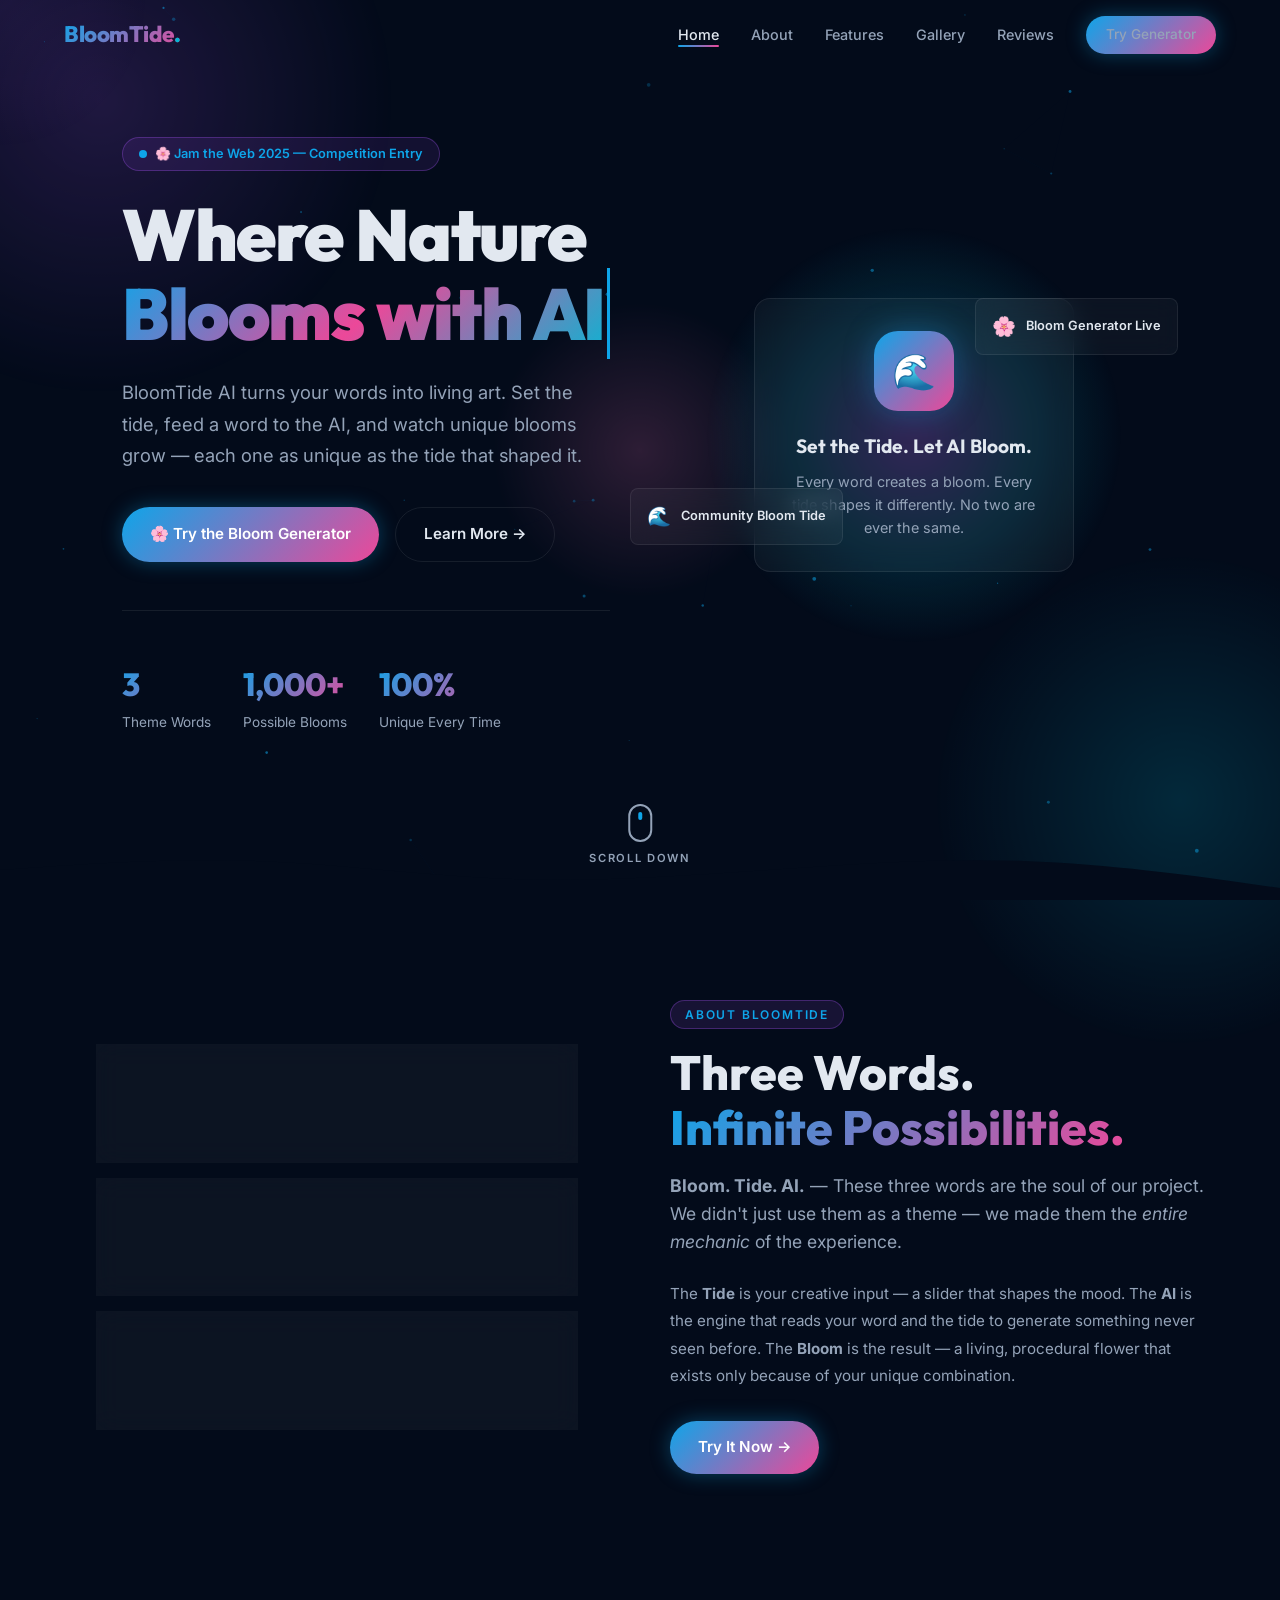
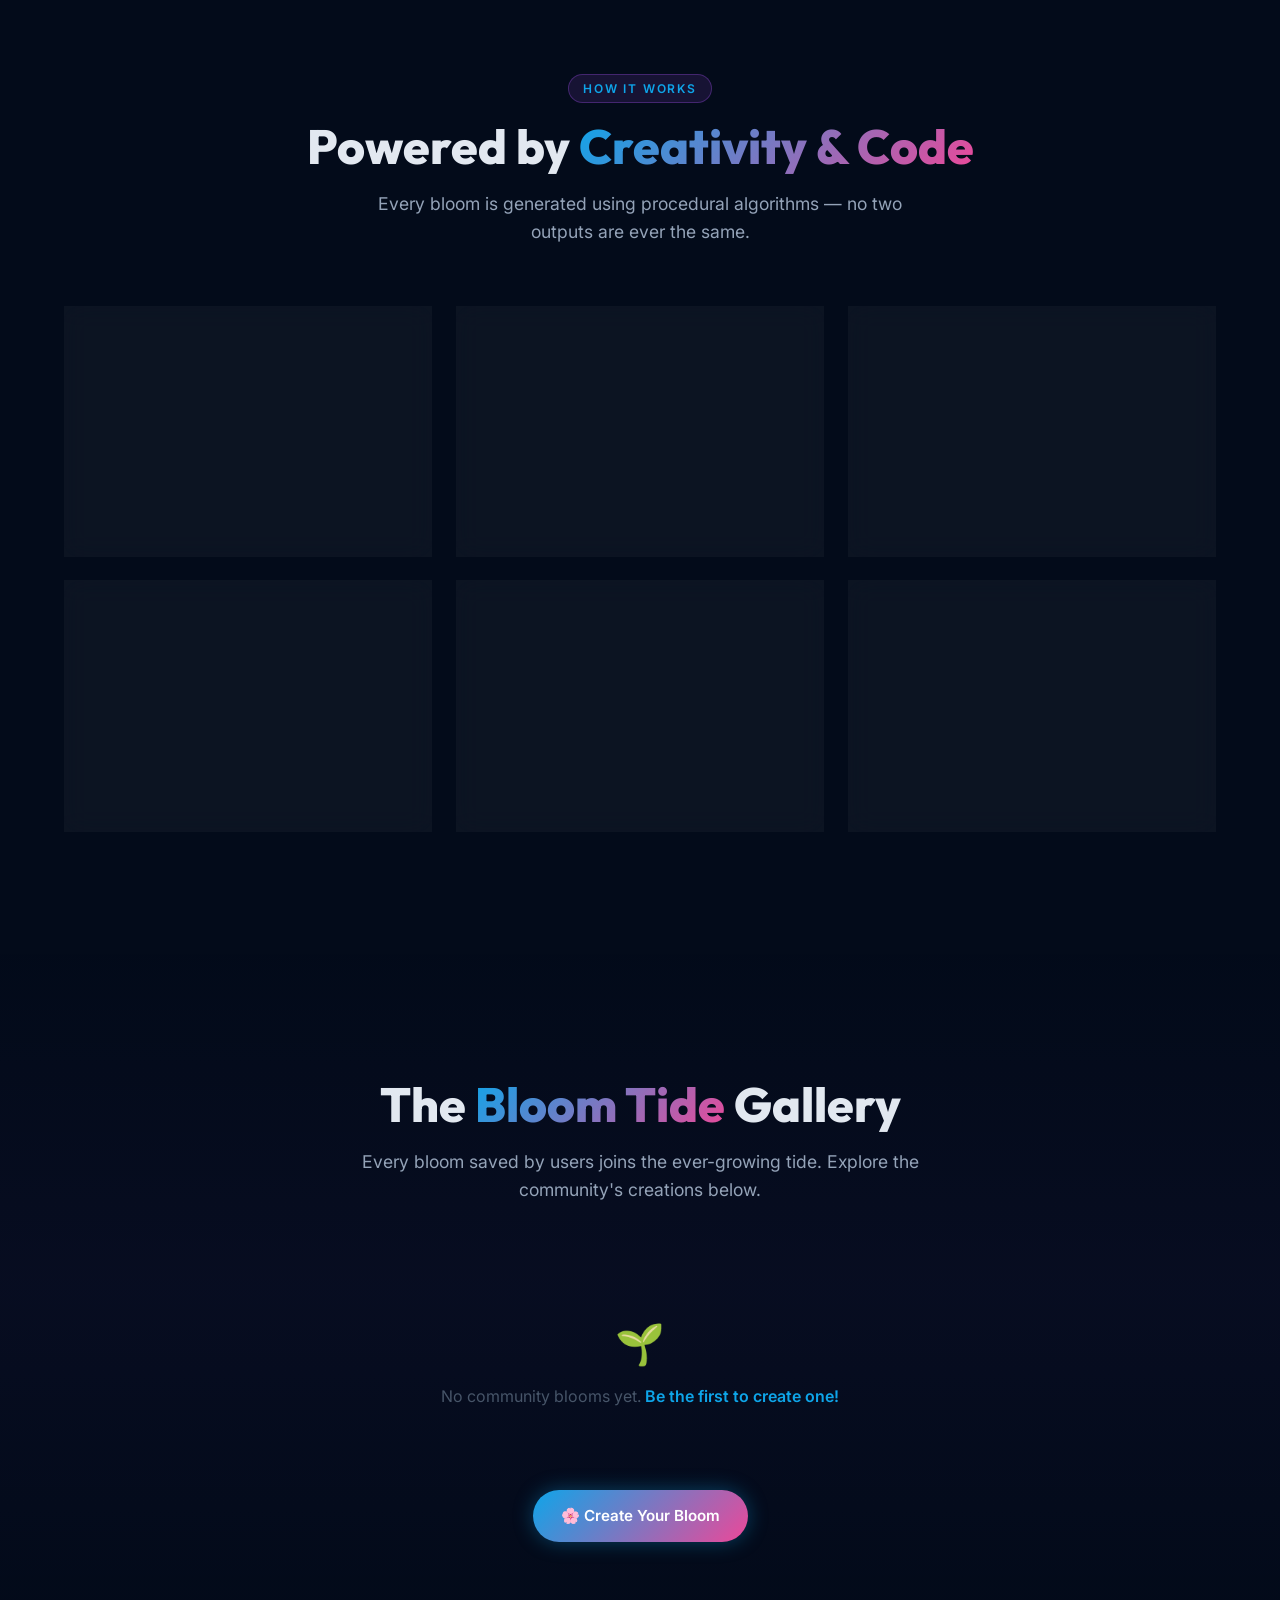
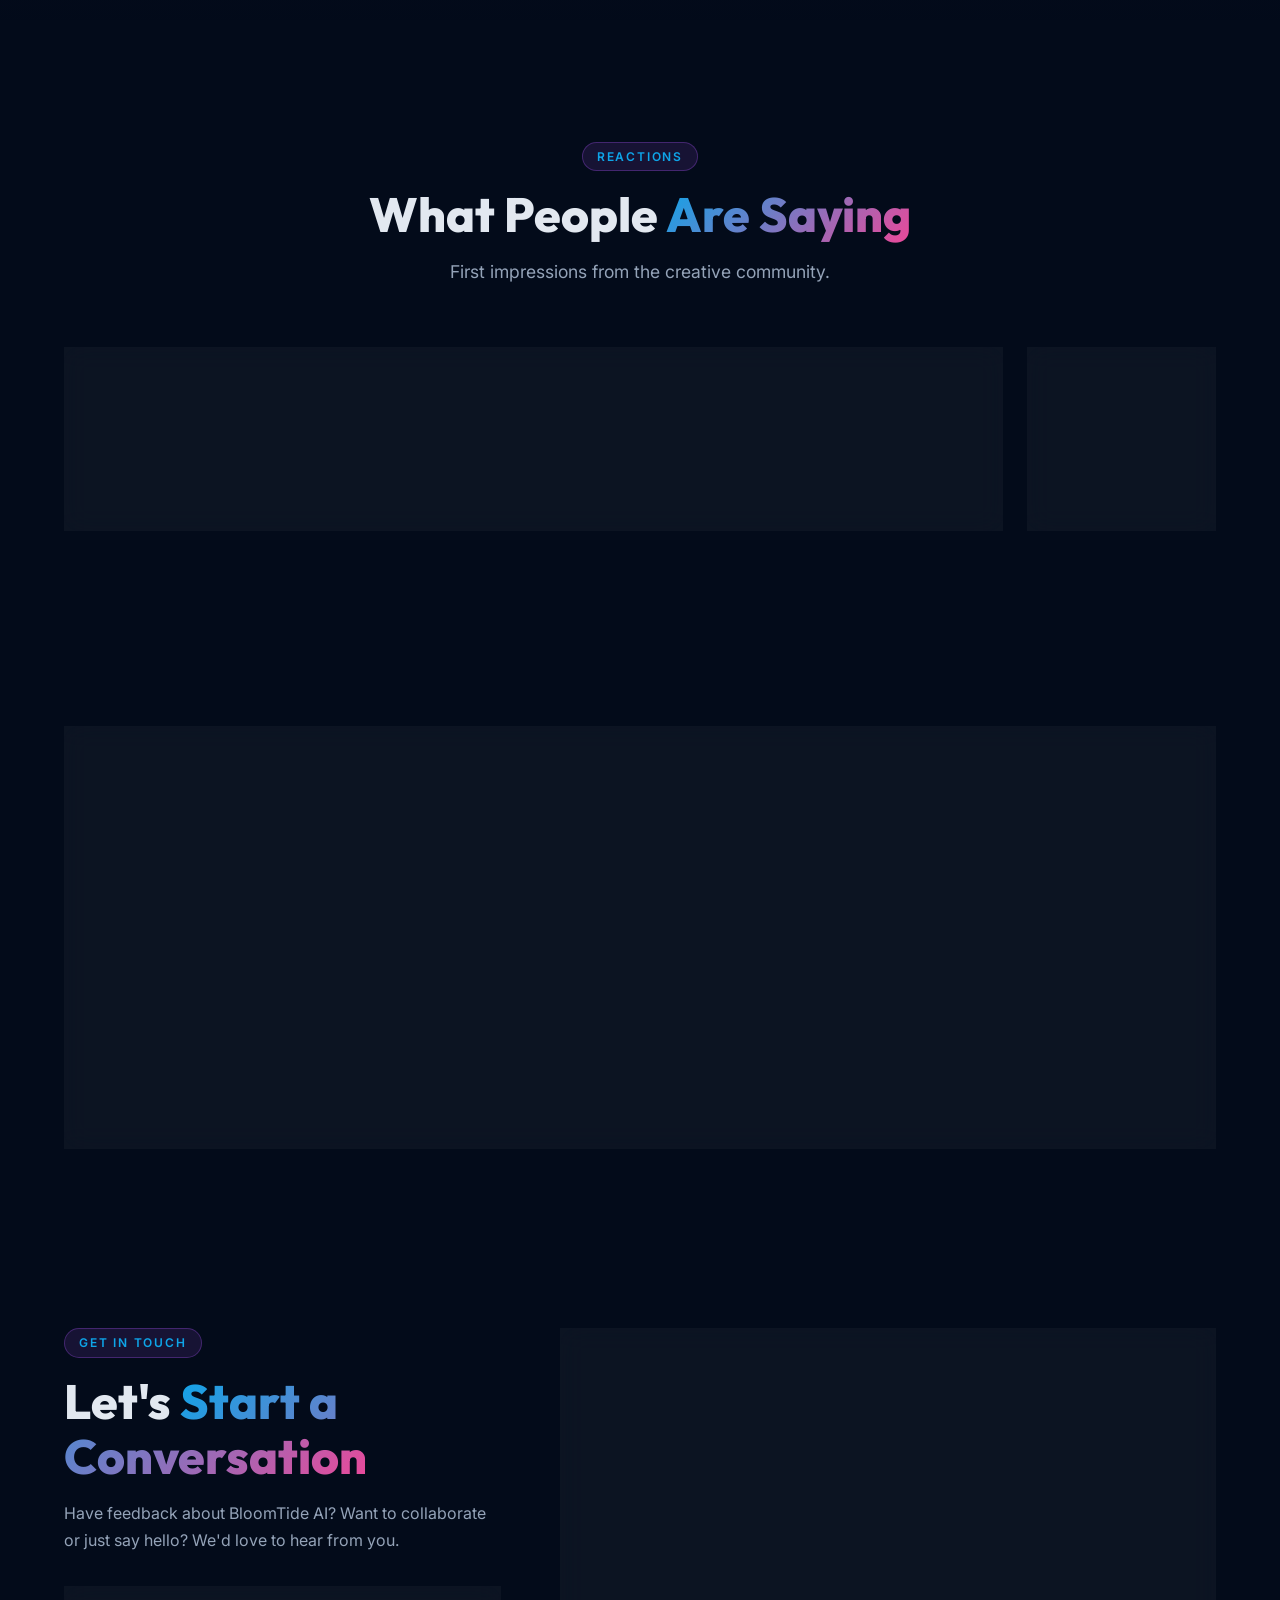
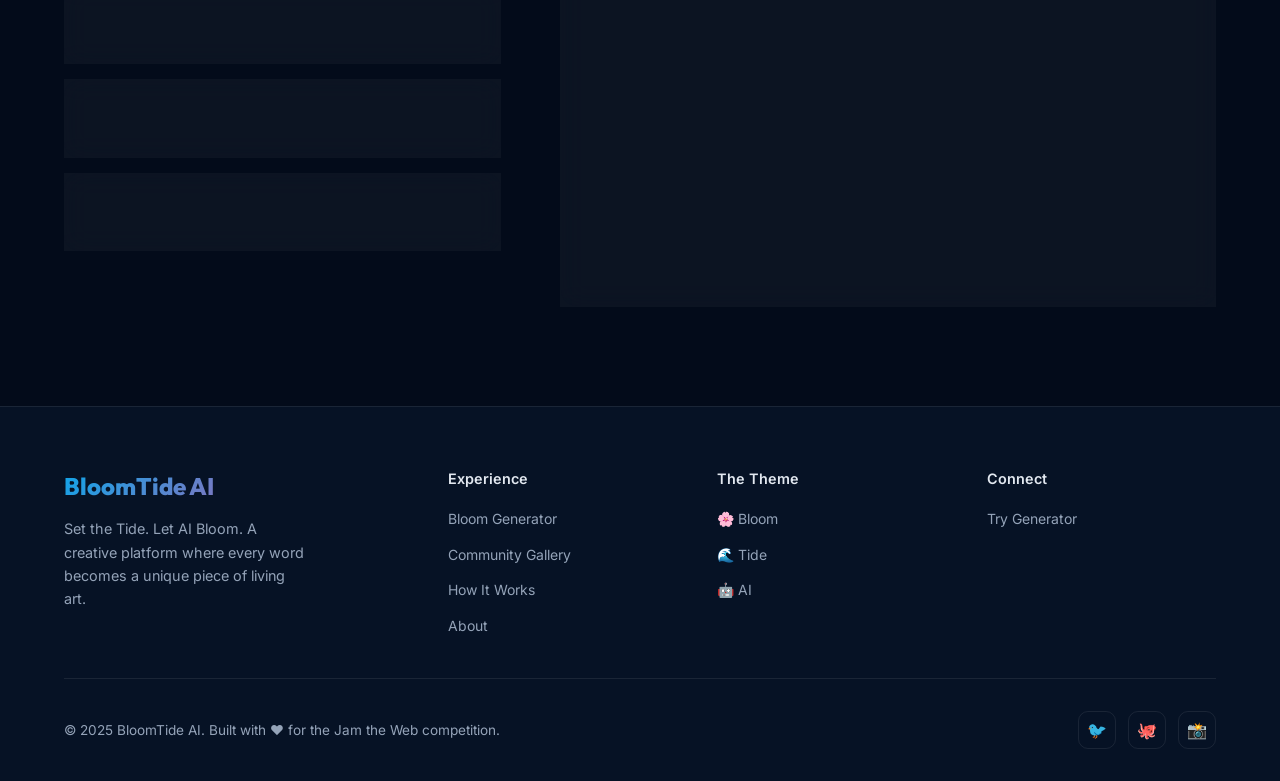
==== index.html @ 88c05392 "BloomTide AI - competition website with AI bloom generation" ====
<!DOCTYPE html>
<html lang="en">

<head>
  <meta charset="UTF-8" />
  <meta name="viewport" content="width=device-width, initial-scale=1.0" />
  <meta name="description"
    content="BloomTide AI — Where nature blooms with artificial intelligence. A creative platform for the Jam the Web competition." />
  <title>BloomTide AI — Where Nature Blooms with AI</title>
  <link rel="stylesheet" href="style.css" />
  <link rel="preconnect" href="https://fonts.googleapis.com" />
  <link rel="preconnect" href="https://fonts.gstatic.com" crossorigin />
</head>

<body>

  <!-- ████ PRELOADER ████ -->
  <div class="preloader" id="preloader">
    <div class="preloader-inner">
      <div class="preloader-ring"></div>
      <span class="preloader-text">BloomTide<span class="accent-dot">.</span></span>
    </div>
  </div>

  <!-- Cursor Glow (desktop) -->
  <div class="cursor-glow" id="cursor-glow" aria-hidden="true"></div>

  <!-- Progress Bar -->
  <div class="progress-bar" role="progressbar" aria-hidden="true"></div>

  <!-- Background Blobs -->
  <div class="bg-blob bg-blob-1" aria-hidden="true"></div>
  <div class="bg-blob bg-blob-2" aria-hidden="true"></div>
  <div class="bg-blob bg-blob-3" aria-hidden="true"></div>

  <!-- ══════════════════════════════════
       NAVBAR
  ══════════════════════════════════ -->
  <nav class="navbar" id="navbar" role="navigation" aria-label="Main navigation">
    <div class="nav-inner">
      <a class="nav-logo" href="#home" aria-label="BloomTide Home">BloomTide<span>.</span></a>
      <ul class="nav-links" role="list">
        <li><a href="#home" data-section="home">Home</a></li>
        <li><a href="#about" data-section="about">About</a></li>
        <li><a href="#features" data-section="features">Features</a></li>
        <li><a href="#gallery" data-section="gallery">Gallery</a></li>
        <li><a href="#testimonials" data-section="testimonials">Reviews</a></li>
        <li><a href="/" data-section="" class="btn btn-primary nav-cta">Try Generator</a></li>
      </ul>
      <button class="hamburger" id="hamburger" aria-label="Toggle mobile menu" aria-expanded="false">
        <span></span><span></span><span></span>
      </button>
    </div>
  </nav>

  <!-- Mobile Nav -->
  <nav class="mobile-nav" id="mobile-nav" aria-label="Mobile navigation">
    <a href="#home">Home</a>
    <a href="#about">About</a>
    <a href="#features">Features</a>
    <a href="#gallery">Gallery</a>
    <a href="#testimonials">Reviews</a>
    <a href="/">Try Generator</a>
  </nav>

  <!-- ══════════════════════════════════
       HERO SECTION
  ══════════════════════════════════ -->
  <section class="hero section" id="home">
    <canvas id="hero-particles" class="hero-particles" aria-hidden="true"></canvas>
    <div class="container">
      <div class="hero-grid">

        <!-- Left: Text -->
        <div class="hero-content">
          <div class="hero-badge">
            <span class="dot"></span>
            🌸 Jam the Web 2025 — Competition Entry
          </div>
          <h1 class="hero-title">
            Where Nature<br />
            <span class="gradient-text">
              <span id="typewriter-text" class="typewriter">Blooms with AI</span>
            </span>
          </h1>
          <p class="hero-desc">
            BloomTide AI turns your words into living art. Set the tide, feed a word to the AI, and watch unique blooms
            grow — each one as unique as the tide that shaped it.
          </p>
          <div class="hero-actions">
            <a href="/" class="btn btn-primary btn-ripple" id="hero-cta-primary">🌸 Try the Bloom Generator</a>
            <a href="#about" class="btn btn-outline btn-ripple" id="hero-cta-secondary">Learn More →</a>
          </div>

          <div class="hero-stats">
            <div class="stat-item">
              <div class="stat-num" data-count="3" data-suffix="">0</div>
              <div class="stat-label">Theme Words</div>
            </div>
            <div class="stat-item">
              <div class="stat-num" data-count="1000" data-suffix="+">0+</div>
              <div class="stat-label">Possible Blooms</div>
            </div>
            <div class="stat-item">
              <div class="stat-num" data-count="100" data-suffix="%">0%</div>
              <div class="stat-label">Unique Every Time</div>
            </div>
          </div>
        </div>

        <!-- Right: Visual Card -->
        <div class="hero-visual">
          <div class="hero-orb"></div>
          <div class="glass-card hero-card-main tilt-card reveal">
            <div class="icon-wrap">🌊</div>
            <h3>Set the Tide. Let AI Bloom.</h3>
            <p>Every word creates a bloom. Every tide shapes it differently. No two are ever the same.</p>
          </div>
          <!-- Floating mini cards (clickable!) -->
          <a href="/" class="glass-card hero-float-card hero-float-1">
            <span class="fc-icon">🌸</span>
            <span>Bloom Generator Live</span>
          </a>
          <a href="#gallery" class="glass-card hero-float-card hero-float-2">
            <span class="fc-icon">🌊</span>
            <span>Community Bloom Tide</span>
          </a>
        </div>

      </div>
    </div>
    <!-- Scroll Indicator -->
    <div class="scroll-indicator" aria-hidden="true">
      <div class="scroll-mouse">
        <div class="scroll-wheel"></div>
      </div>
      <span>Scroll Down</span>
    </div>
  </section>

  <!-- Wave Divider -->
  <div class="wave-divider" aria-hidden="true">
    <svg viewBox="0 0 1440 100" fill="none" xmlns="http://www.w3.org/2000/svg" preserveAspectRatio="none">
      <path
        d="M0 50L48 45C96 40 192 30 288 35C384 40 480 60 576 65C672 70 768 60 864 50C960 40 1056 30 1152 35C1248 40 1344 60 1392 70L1440 80V100H0Z"
        fill="var(--bg)" />
    </svg>
  </div>

  <!-- ══════════════════════════════════
       ABOUT SECTION
  ══════════════════════════════════ -->
  <section class="section about-section" id="about">
    <div class="container">
      <div class="about-grid">

        <!-- Left: Steps -->
        <div class="about-visual reveal">
          <div class="about-steps">
            <div class="glass-card about-step reveal reveal-delay-1">
              <div class="step-num">🌊</div>
              <div class="step-text">
                <h4>Set the Tide</h4>
                <p>Drag the tide slider to choose the ocean's intensity — from calm shallows to powerful surges.</p>
              </div>
            </div>
            <div class="glass-card about-step reveal reveal-delay-2">
              <div class="step-num">🤖</div>
              <div class="step-text">
                <h4>Feed the AI</h4>
                <p>Type any word — a feeling, a name, a dream. The AI transforms it into a unique seed for creation.</p>
              </div>
            </div>
            <div class="glass-card about-step reveal reveal-delay-3">
              <div class="step-num">🌸</div>
              <div class="step-text">
                <h4>Watch It Bloom</h4>
                <p>A one-of-a-kind procedural flower takes shape, influenced by your word and the tide you set.</p>
              </div>
            </div>
          </div>
        </div>

        <!-- Right: Text -->
        <div class="about-text reveal reveal-delay-2">
          <span class="section-tag">About BloomTide</span>
          <h2 class="section-title">Three Words.<br /><span class="highlight">Infinite Possibilities.</span></h2>
          <p class="section-subtitle" style="margin-bottom: 24px;">
            <strong>Bloom. Tide. AI.</strong> — These three words are the soul of our project. We didn't just use them
            as a theme — we made them the <em>entire mechanic</em> of the experience.
          </p>
          <p style="color: var(--text-muted); font-size: 0.95rem; line-height: 1.8; margin-bottom: 32px;">
            The <strong>Tide</strong> is your creative input — a slider that shapes the mood. The <strong>AI</strong> is
            the engine that reads your word and the tide to generate something never seen before. The
            <strong>Bloom</strong> is the result — a living, procedural flower that exists only because of your unique
            combination.
          </p>
          <a href="/" class="btn btn-primary btn-ripple">Try It Now →</a>
        </div>

      </div>
    </div>
  </section>

  <!-- ══════════════════════════════════
       FEATURES SECTION
  ══════════════════════════════════ -->
  <section class="section" id="features">
    <div class="container">
      <div class="section-center">
        <span class="section-tag reveal">How It Works</span>
        <h2 class="section-title reveal reveal-delay-1">Powered by <span class="highlight">Creativity & Code</span></h2>
        <p class="section-subtitle reveal reveal-delay-2">
          Every bloom is generated using procedural algorithms — no two outputs are ever the same.
        </p>
      </div>
      <div class="features-grid">
        <div class="glass-card feature-card tilt-card reveal reveal-delay-1">
          <div class="feature-icon">🌊</div>
          <h3>Tide-Driven Design</h3>
          <p>The tide slider controls the mood — low tide creates delicate cool-toned petals, high tide unleashes bold,
            tropical blooms.</p>
        </div>
        <div class="glass-card feature-card tilt-card reveal reveal-delay-2">
          <div class="feature-icon">🧬</div>
          <h3>Procedural Generation</h3>
          <p>A seeded random algorithm creates unique petal shapes, colors, stems, and centers — deterministic yet
            infinite.</p>
        </div>
        <div class="glass-card feature-card tilt-card reveal reveal-delay-3">
          <div class="feature-icon">🤖</div>
          <h3>AI Seed Engine</h3>
          <p>Your word is hashed into a mathematical seed that the AI uses to determine every visual property of the
            bloom.</p>
        </div>
        <div class="glass-card feature-card tilt-card reveal reveal-delay-1">
          <div class="feature-icon">🎨</div>
          <h3>Canvas Rendering</h3>
          <p>Each bloom is drawn in real-time on HTML Canvas using bezier curves, gradients, and layered petal systems.
          </p>
        </div>
        <div class="glass-card feature-card tilt-card reveal reveal-delay-2">
          <div class="feature-icon">💾</div>
          <h3>Backend Storage</h3>
          <p>Your blooms are saved to our server. The community gallery grows as more people contribute their unique
            creations.</p>
        </div>
        <div class="glass-card feature-card tilt-card reveal reveal-delay-3">
          <div class="feature-icon">📱</div>
          <h3>Fully Responsive</h3>
          <p>From desktop to mobile — the generator, gallery, and every section adapts beautifully to any screen size.
          </p>
        </div>
      </div>
    </div>
  </section>

  <!-- ══════════════════════════════════
       COMMUNITY BLOOM GALLERY
  ══════════════════════════════════ -->
  <section class="section gallery-section" id="gallery">
    <div class="container">
      <div class="section-center">
        <span class="section-tag reveal">Community</span>
        <h2 class="section-title reveal reveal-delay-1">The <span class="highlight">Bloom Tide</span> Gallery</h2>
        <p class="section-subtitle reveal reveal-delay-2">Every bloom saved by users joins the ever-growing tide.
          Explore the community's creations below.</p>
      </div>
      <div class="bloom-tide-gallery reveal" id="community-gallery">
        <div class="btg-empty" id="btg-empty">
          <span>🌱</span>
          <p>No community blooms yet. <a href="/">Be the first to create one!</a></p>
        </div>
      </div>
      <div style="text-align: center; margin-top: 32px;" class="reveal">
        <a href="/" class="btn btn-primary btn-ripple">🌸 Create Your Bloom</a>
      </div>
    </div>
  </section>

  <!-- ══════════════════════════════════
       TESTIMONIALS SECTION
  ══════════════════════════════════ -->
  <section class="section" id="testimonials">
    <div class="container">
      <div class="section-center">
        <span class="section-tag reveal">Reactions</span>
        <h2 class="section-title reveal reveal-delay-1">What People <span class="highlight">Are Saying</span></h2>
        <p class="section-subtitle reveal reveal-delay-2">First impressions from the creative community.</p>
      </div>
      <div class="testimonials-scroll">
        <div class="glass-card testimonial-card">
          <div class="tc-stars">★★★★★</div>
          <p class="tc-text">"I typed my name and the bloom that appeared was beautiful — and it's mine forever. The
            tide slider is such a clever idea!"</p>
          <div class="tc-author">
            <div class="tc-avatar">AK</div>
            <div>
              <div class="tc-name">Aryan Kumar</div>
              <div class="tc-role">Web Developer</div>
            </div>
          </div>
        </div>
        <div class="glass-card testimonial-card">
          <div class="tc-stars">★★★★★</div>
          <p class="tc-text">"The way all 3 words — Bloom, Tide, AI — are woven into a single interactive mechanic is
            genius. Not just theming, it IS the experience."</p>
          <div class="tc-author">
            <div class="tc-avatar">PS</div>
            <div>
              <div class="tc-name">Priya Sharma</div>
              <div class="tc-role">UI Designer</div>
            </div>
          </div>
        </div>
        <div class="glass-card testimonial-card">
          <div class="tc-stars">★★★★★</div>
          <p class="tc-text">"Every bloom is unique — I've tried dozens of words and each one creates something
            completely different. The procedural art is mesmerizing."</p>
          <div class="tc-author">
            <div class="tc-avatar">RV</div>
            <div>
              <div class="tc-name">Rohan Verma</div>
              <div class="tc-role">Creative Coder</div>
            </div>
          </div>
        </div>
        <div class="glass-card testimonial-card">
          <div class="tc-stars">★★★★★</div>
          <p class="tc-text">"The community gallery idea is brilliant. Watching the 'Bloom Tide' grow with everyone's
            contributions is so satisfying."</p>
          <div class="tc-author">
            <div class="tc-avatar">NM</div>
            <div>
              <div class="tc-name">Neha Malhotra</div>
              <div class="tc-role">Product Manager</div>
            </div>
          </div>
        </div>
      </div>
    </div>
  </section>

  <!-- ══════════════════════════════════
       CTA SECTION
  ══════════════════════════════════ -->
  <section class="section cta-section" id="cta">
    <div class="container">
      <div class="cta-card glass-card reveal">
        <div class="cta-glow" aria-hidden="true"></div>
        <h2 class="section-title" style="text-align: center;">Ready to Create<br /><span class="highlight">Your Unique
            Bloom?</span></h2>
        <p
          style="text-align: center; color: var(--text-muted); max-width: 500px; margin: 0 auto 32px; font-size: 1.05rem; line-height: 1.7;">
          Every word creates a different bloom. Every tide shapes it differently. Try the generator and save your bloom
          to the community tide.
        </p>
        <div style="text-align: center;">
          <a href="/" class="btn btn-primary btn-ripple" style="font-size: 1.1rem; padding: 18px 36px;">🌸 Launch Bloom
            Generator</a>
        </div>
      </div>
    </div>
  </section>

  <!-- ══════════════════════════════════
       CONTACT SECTION
  ══════════════════════════════════ -->
  <section class="section contact-section" id="contact">
    <div class="container">
      <div class="contact-grid">

        <!-- Left: Info -->
        <div class="contact-info reveal">
          <span class="section-tag">Get In Touch</span>
          <h2 class="section-title">Let's <span class="highlight">Start a Conversation</span></h2>
          <p>Have feedback about BloomTide AI? Want to collaborate or just say hello? We'd love to hear from you.</p>
          <div class="contact-details">
            <div class="glass-card contact-item">
              <div class="ci-icon">📧</div>
              <div class="ci-text">
                <div class="ci-label">Email</div>
                <div class="ci-val">hello@bloomtide.ai</div>
              </div>
            </div>
            <div class="glass-card contact-item">
              <div class="ci-icon">📍</div>
              <div class="ci-text">
                <div class="ci-label">Location</div>
                <div class="ci-val">New Delhi, India</div>
              </div>
            </div>
            <div class="glass-card contact-item">
              <div class="ci-icon">⏰</div>
              <div class="ci-text">
                <div class="ci-label">Response Time</div>
                <div class="ci-val">Within 24 hours</div>
              </div>
            </div>
          </div>
        </div>

        <!-- Right: Form -->
        <div class="glass-card contact-form-card reveal reveal-delay-2">
          <h3 class="form-title">Send Us a Message 💬</h3>
          <form id="contact-form" novalidate>
            <div class="form-row">
              <div class="form-group">
                <label class="form-label" for="f-name">Your Name *</label>
                <input type="text" id="f-name" name="name" class="form-input" placeholder="John Doe"
                  autocomplete="name" />
                <span class="field-error" id="err-name" role="alert"></span>
              </div>
              <div class="form-group">
                <label class="form-label" for="f-email">Email Address *</label>
                <input type="email" id="f-email" name="email" class="form-input" placeholder="john@email.com"
                  autocomplete="email" />
                <span class="field-error" id="err-email" role="alert"></span>
              </div>
            </div>
            <div class="form-group">
              <label class="form-label" for="f-subject">Subject</label>
              <select id="f-subject" name="subject" class="form-select">
                <option value="">Choose a topic…</option>
                <option value="feedback">Bloom Feedback</option>
                <option value="collaboration">Collaboration</option>
                <option value="bug">Bug Report</option>
                <option value="general">General Inquiry</option>
                <option value="other">Other</option>
              </select>
            </div>
            <div class="form-group">
              <label class="form-label" for="f-message">Your Message *</label>
              <textarea id="f-message" name="message" class="form-textarea"
                placeholder="Tell us about your experience with BloomTide AI…"></textarea>
              <span class="field-error" id="err-message" role="alert"></span>
            </div>
            <button type="submit" class="btn btn-primary btn-ripple form-submit" id="submit-btn">Send Message
              🚀</button>
          </form>
        </div>

      </div>
    </div>
  </section>

  <!-- ══════════════════════════════════
       FOOTER
  ══════════════════════════════════ -->
  <footer class="footer" role="contentinfo">
    <div class="container">
      <div class="footer-grid">
        <div class="footer-brand">
          <div class="brand-name">BloomTide AI</div>
          <p>Set the Tide. Let AI Bloom. A creative platform where every word becomes a unique piece of living art.</p>
        </div>
        <div class="footer-col">
          <h4>Experience</h4>
          <ul role="list">
            <li><a href="/">Bloom Generator</a></li>
            <li><a href="#gallery">Community Gallery</a></li>
            <li><a href="#features">How It Works</a></li>
            <li><a href="#about">About</a></li>
          </ul>
        </div>
        <div class="footer-col">
          <h4>The Theme</h4>
          <ul role="list">
            <li><a href="#about">🌸 Bloom</a></li>
            <li><a href="#about">🌊 Tide</a></li>
            <li><a href="#about">🤖 AI</a></li>
          </ul>
        </div>
        <div class="footer-col">
          <h4>Connect</h4>
          <ul role="list">
            <li><a href="/">Try Generator</a></li>
          </ul>
        </div>
      </div>
      <div class="footer-bottom">
        <span>© 2025 BloomTide AI. Built with ❤️ for the Jam the Web competition.</span>
        <div class="social-links">
          <a href="#" class="social-link" aria-label="Twitter">🐦</a>
          <a href="#" class="social-link" aria-label="GitHub">🐙</a>
          <a href="#" class="social-link" aria-label="Instagram">📸</a>
        </div>
      </div>
    </div>
  </footer>

  <!-- Toast Notification -->
  <div class="toast" id="toast" role="alert" aria-live="polite">
    <span class="toast-icon">✅</span>
    <span class="toast-msg"></span>
  </div>

  <!-- Back to Top -->
  <button class="back-to-top" id="back-to-top" aria-label="Back to top">↑</button>

  <script src="script.js"></script>
  <script>
    async function loadCommunityGallery() {
      try {
        const res = await fetch('/api/blooms');
        const data = await res.json();
        const grid = document.getElementById('community-gallery');
        const empty = document.getElementById('btg-empty');
        if (data.blooms && data.blooms.length > 0) {
          empty.style.display = 'none';
          data.blooms.slice(-12).reverse().forEach(b => {
            const item = document.createElement('div');
            item.className = 'bloom-gallery-item';
            const img = document.createElement('img');
            img.src = `/api/blooms/img/${b.image}`;
            img.alt = `Bloom: ${(b.words || []).join(', ')}`;
            img.loading = 'lazy';
            img.style.cssText = 'width:100%;border-radius:12px;aspect-ratio:1;object-fit:cover;margin-bottom:8px;background:rgba(0,0,0,.2)';
            item.appendChild(img);
            const wd = document.createElement('div');
            wd.className = 'bgi-word'; wd.textContent = (b.words || []).join(' · ');
            item.appendChild(wd);
            const td = document.createElement('div');
            td.className = 'bgi-tide'; td.textContent = `🌊 Tide: ${b.tideLevel}%`;
            item.appendChild(td);
            grid.appendChild(item);
          });
        }
      } catch { }
    }
    loadCommunityGallery();
  </script>
</body>

</html>
---- style.css ----
/* ============================================
   JAM THE WEB – PREMIUM CSS DESIGN SYSTEM v2
   Enhanced: Preloader, Cursor Glow, Particles,
   Tilt, Ripple, CTA Section, Wave Dividers
   ============================================ */

/* --- Google Fonts --- */
@import url('https://fonts.googleapis.com/css2?family=Inter:wght@300;400;500;600;700&family=Outfit:wght@400;600;700;800;900&display=swap');

/* --- CSS Custom Properties — BloomTide AI Theme --- */
:root {
  --primary: #0ea5e9;
  --primary-dark: #0284c7;
  --secondary: #ec4899;
  --accent: #06b6d4;
  --bg: #030b1a;
  --bg-2: #061225;
  --bg-card: rgba(255, 255, 255, 0.04);
  --border: rgba(255, 255, 255, 0.08);
  --text: #e2e8f0;
  --text-muted: #94a3b8;
  --glow-purple: rgba(14, 165, 233, 0.35);
  --glow-cyan: rgba(236, 72, 153, 0.3);
  --radius: 16px;
  --radius-sm: 8px;
  --shadow: 0 4px 24px rgba(0, 0, 0, 0.4);
  --transition: 0.3s cubic-bezier(0.4, 0, 0.2, 1);
  --navbar-h: 70px;
}

/* --- Reset & Base --- */
*,
*::before,
*::after {
  margin: 0;
  padding: 0;
  box-sizing: border-box;
}

html {
  scroll-behavior: smooth;
  font-size: 16px;
}

body {
  font-family: 'Inter', sans-serif;
  background: var(--bg);
  color: var(--text);
  line-height: 1.6;
  overflow-x: hidden;
}

img {
  max-width: 100%;
  display: block;
}

a {
  text-decoration: none;
  color: inherit;
}

ul {
  list-style: none;
}

/* --- Scrollbar --- */
::-webkit-scrollbar {
  width: 6px;
}

::-webkit-scrollbar-track {
  background: var(--bg);
}

::-webkit-scrollbar-thumb {
  background: var(--primary);
  border-radius: 99px;
}

/* ============================================
   PRELOADER
   ============================================ */
.preloader {
  position: fixed;
  inset: 0;
  z-index: 99999;
  background: var(--bg);
  display: flex;
  align-items: center;
  justify-content: center;
  transition: opacity 0.5s, visibility 0.5s;
}

.preloader.hidden {
  opacity: 0;
  visibility: hidden;
}

.preloader-inner {
  text-align: center;
}

.preloader-ring {
  width: 60px;
  height: 60px;
  margin: 0 auto 24px;
  border: 3px solid var(--border);
  border-top-color: var(--primary);
  border-radius: 50%;
  animation: preloaderSpin 0.8s linear infinite;
}

@keyframes preloaderSpin {
  to {
    transform: rotate(360deg);
  }
}

.preloader-text {
  font-family: 'Outfit', sans-serif;
  font-size: 2rem;
  font-weight: 900;
  background: linear-gradient(135deg, var(--primary), var(--secondary));
  -webkit-background-clip: text;
  -webkit-text-fill-color: transparent;
  background-clip: text;
  letter-spacing: -0.02em;
}

.accent-dot {
  color: var(--accent);
  -webkit-text-fill-color: var(--accent);
}

/* ============================================
   CURSOR GLOW (desktop only)
   ============================================ */
.cursor-glow {
  position: fixed;
  width: 300px;
  height: 300px;
  border-radius: 50%;
  background: radial-gradient(circle, rgba(168, 85, 247, 0.08) 0%, transparent 70%);
  pointer-events: none;
  z-index: 0;
  transform: translate(-50%, -50%);
  will-change: left, top;
  contain: layout style;
}

@media (max-width: 900px) {
  .cursor-glow {
    display: none;
  }
}

/* ============================================
   BACKGROUND BLOBS
   ============================================ */
.bg-blob {
  position: fixed;
  border-radius: 50%;
  pointer-events: none;
  z-index: 0;
  opacity: 0.35;
  will-change: transform;
  contain: layout style;
}

.bg-blob-1 {
  width: 600px;
  height: 600px;
  background: radial-gradient(circle, rgba(168, 85, 247, 0.5) 0%, transparent 70%);
  top: -200px;
  left: -200px;
}

.bg-blob-2 {
  width: 500px;
  height: 500px;
  background: radial-gradient(circle, rgba(6, 182, 212, 0.5) 0%, transparent 70%);
  bottom: -150px;
  right: -150px;
}

.bg-blob-3 {
  width: 300px;
  height: 300px;
  background: radial-gradient(circle, rgba(244, 114, 182, 0.5) 0%, transparent 70%);
  top: 50%;
  left: 50%;
  transform: translate(-50%, -50%);
}

@keyframes blobFloat {
  0% {
    transform: scale(1) translate(0, 0);
  }

  100% {
    transform: scale(1.1) translate(30px, -30px);
  }
}

/* ============================================
   UTILITY CLASSES
   ============================================ */
.container {
  max-width: 1200px;
  margin: 0 auto;
  padding: 0 24px;
}

.section {
  padding: 100px 0;
  position: relative;
  z-index: 1;
}

.section-tag {
  display: inline-block;
  font-size: 0.75rem;
  font-weight: 600;
  letter-spacing: 0.15em;
  text-transform: uppercase;
  color: var(--primary);
  background: rgba(168, 85, 247, 0.12);
  border: 1px solid rgba(168, 85, 247, 0.3);
  padding: 4px 14px;
  border-radius: 99px;
  margin-bottom: 16px;
}

.section-title {
  font-family: 'Outfit', sans-serif;
  font-size: clamp(2rem, 5vw, 3rem);
  font-weight: 800;
  line-height: 1.15;
  margin-bottom: 16px;
}

.section-title .highlight {
  background: linear-gradient(135deg, var(--primary), var(--secondary));
  -webkit-background-clip: text;
  -webkit-text-fill-color: transparent;
  background-clip: text;
}

.section-subtitle {
  font-size: 1.1rem;
  color: var(--text-muted);
  max-width: 560px;
  margin-bottom: 60px;
}

.section-center {
  text-align: center;
}

.section-center .section-subtitle {
  margin-left: auto;
  margin-right: auto;
}

/* ── Buttons ── */
.btn {
  display: inline-flex;
  align-items: center;
  gap: 8px;
  padding: 14px 28px;
  border-radius: 99px;
  font-weight: 600;
  font-size: 0.95rem;
  cursor: pointer;
  border: none;
  transition: var(--transition);
  position: relative;
  overflow: hidden;
  text-decoration: none;
}

.btn-primary {
  background: linear-gradient(135deg, var(--primary), var(--secondary));
  color: #fff;
  box-shadow: 0 0 20px var(--glow-purple);
}

.btn-primary:hover {
  transform: translateY(-2px);
  box-shadow: 0 0 35px var(--glow-purple), 0 8px 24px rgba(0, 0, 0, 0.3);
}

.btn-outline {
  background: transparent;
  color: var(--text);
  border: 1px solid var(--border);
}

.btn-outline:hover {
  background: var(--bg-card);
  border-color: var(--primary);
  color: var(--primary);
  transform: translateY(-2px);
}

.btn::after {
  content: '';
  position: absolute;
  inset: 0;
  background: rgba(255, 255, 255, 0.1);
  opacity: 0;
  transition: opacity 0.2s;
}

.btn:hover::after {
  opacity: 1;
}

/* ── Ripple Effect ── */
.btn-ripple .ripple-circle {
  position: absolute;
  border-radius: 50%;
  background: rgba(255, 255, 255, 0.3);
  transform: scale(0);
  animation: rippleAnim 0.5s ease-out forwards;
  pointer-events: none;
}

@keyframes rippleAnim {
  to {
    transform: scale(3);
    opacity: 0;
  }
}

/* ── Glass Card ── */
.glass-card {
  background: var(--bg-card);
  border: 1px solid var(--border);
  border-radius: var(--radius);
  backdrop-filter: blur(12px);
  -webkit-backdrop-filter: blur(12px);
  transition: var(--transition);
}

.glass-card:hover {
  border-color: rgba(168, 85, 247, 0.4);
  box-shadow: 0 8px 40px rgba(168, 85, 247, 0.15);
  transform: translateY(-4px);
}

/* ── Tilt Card ── */
.tilt-card {
  transition: transform 0.15s ease, box-shadow 0.3s ease, border-color 0.3s ease;
}

/* ── Scroll Animate ── */
.reveal {
  opacity: 0;
  transform: translateY(30px);
  transition: opacity 0.7s ease, transform 0.7s ease;
}

.reveal.visible {
  opacity: 1;
  transform: translateY(0);
}

.reveal-delay-1 {
  transition-delay: 0.1s;
}

.reveal-delay-2 {
  transition-delay: 0.2s;
}

.reveal-delay-3 {
  transition-delay: 0.3s;
}

.reveal-delay-4 {
  transition-delay: 0.4s;
}

.reveal-delay-5 {
  transition-delay: 0.5s;
}

/* ============================================
   NAVBAR
   ============================================ */
.navbar {
  position: fixed;
  top: 0;
  left: 0;
  right: 0;
  height: var(--navbar-h);
  z-index: 1000;
  display: flex;
  align-items: center;
  transition: background 0.3s, box-shadow 0.3s;
}

.navbar.scrolled {
  background: rgba(10, 10, 15, 0.85);
  backdrop-filter: blur(20px);
  -webkit-backdrop-filter: blur(20px);
  box-shadow: 0 1px 0 var(--border);
}

.nav-inner {
  max-width: 1200px;
  width: 100%;
  margin: 0 auto;
  padding: 0 24px;
  display: flex;
  align-items: center;
  justify-content: space-between;
}

.nav-logo {
  font-family: 'Outfit', sans-serif;
  font-size: 1.4rem;
  font-weight: 800;
  background: linear-gradient(135deg, var(--primary), var(--secondary));
  -webkit-background-clip: text;
  -webkit-text-fill-color: transparent;
  background-clip: text;
  letter-spacing: -0.02em;
}

.nav-logo span {
  color: var(--accent);
  -webkit-text-fill-color: var(--accent);
}

.nav-links {
  display: flex;
  gap: 32px;
  align-items: center;
}

.nav-links a {
  font-size: 0.9rem;
  font-weight: 500;
  color: var(--text-muted);
  transition: color 0.2s;
  position: relative;
}

.nav-links a::after {
  content: '';
  position: absolute;
  bottom: -4px;
  left: 0;
  right: 0;
  height: 2px;
  background: linear-gradient(90deg, var(--primary), var(--secondary));
  transform: scaleX(0);
  transition: transform 0.3s;
  border-radius: 99px;
}

.nav-links a:hover,
.nav-links a.active {
  color: var(--text);
}

.nav-links a:hover::after,
.nav-links a.active::after {
  transform: scaleX(1);
}

.nav-cta {
  padding: 8px 20px !important;
  font-size: 0.85rem !important;
}

/* Hamburger */
.hamburger {
  display: none;
  flex-direction: column;
  gap: 5px;
  cursor: pointer;
  padding: 6px;
  border: none;
  background: none;
}

.hamburger span {
  display: block;
  width: 24px;
  height: 2px;
  background: var(--text);
  border-radius: 99px;
  transition: var(--transition);
}

.hamburger.open span:nth-child(1) {
  transform: rotate(45deg) translate(5px, 5px);
}

.hamburger.open span:nth-child(2) {
  opacity: 0;
  transform: scaleX(0);
}

.hamburger.open span:nth-child(3) {
  transform: rotate(-45deg) translate(5px, -5px);
}

/* Mobile nav */
.mobile-nav {
  display: none;
  position: fixed;
  top: var(--navbar-h);
  left: 0;
  right: 0;
  background: rgba(10, 10, 15, 0.97);
  backdrop-filter: blur(20px);
  padding: 24px;
  flex-direction: column;
  gap: 24px;
  z-index: 999;
  border-bottom: 1px solid var(--border);
  transform: translateY(-20px);
  opacity: 0;
  transition: var(--transition);
}

.mobile-nav.open {
  display: flex;
  transform: translateY(0);
  opacity: 1;
}

.mobile-nav a {
  font-size: 1.1rem;
  font-weight: 500;
  color: var(--text-muted);
  padding: 10px 0;
  border-bottom: 1px solid var(--border);
  transition: color 0.2s;
}

.mobile-nav a:hover {
  color: var(--primary);
}

/* ============================================
   HERO SECTION
   ============================================ */
.hero {
  min-height: 100vh;
  display: flex;
  align-items: center;
  padding-top: var(--navbar-h);
  position: relative;
  z-index: 1;
  overflow: hidden;
}

.hero-particles {
  position: absolute;
  inset: 0;
  z-index: 0;
  pointer-events: none;
}

.hero .container {
  position: relative;
  z-index: 2;
}

.hero-grid {
  display: grid;
  grid-template-columns: 1fr 1fr;
  gap: 60px;
  align-items: center;
}

.hero-badge {
  display: inline-flex;
  align-items: center;
  gap: 8px;
  background: rgba(168, 85, 247, 0.1);
  border: 1px solid rgba(168, 85, 247, 0.3);
  padding: 6px 16px;
  border-radius: 99px;
  font-size: 0.8rem;
  font-weight: 600;
  color: var(--primary);
  margin-bottom: 24px;
  animation: badgePulse 3s ease-in-out infinite;
}

@keyframes badgePulse {

  0%,
  100% {
    box-shadow: 0 0 0 0 var(--glow-purple);
  }

  50% {
    box-shadow: 0 0 0 8px transparent;
  }
}

.hero-badge .dot {
  width: 8px;
  height: 8px;
  background: var(--primary);
  border-radius: 50%;
  animation: dotBlink 1.5s ease-in-out infinite;
}

@keyframes dotBlink {

  0%,
  100% {
    opacity: 1;
  }

  50% {
    opacity: 0.3;
  }
}

.hero-title {
  font-family: 'Outfit', sans-serif;
  font-size: clamp(2.5rem, 6vw, 4.5rem);
  font-weight: 900;
  line-height: 1.1;
  letter-spacing: -0.02em;
  margin-bottom: 24px;
}

.hero-title .gradient-text {
  background: linear-gradient(135deg, var(--primary), var(--secondary), var(--accent));
  -webkit-background-clip: text;
  -webkit-text-fill-color: transparent;
  background-clip: text;
}

.typewriter {
  border-right: 3px solid var(--primary);
  animation: caretBlink 0.8s step-end infinite;
  padding-right: 2px;
}

@keyframes caretBlink {

  0%,
  100% {
    border-color: var(--primary);
  }

  50% {
    border-color: transparent;
  }
}

.hero-desc {
  font-size: 1.15rem;
  color: var(--text-muted);
  margin-bottom: 36px;
  max-width: 480px;
  line-height: 1.7;
}

.hero-actions {
  display: flex;
  gap: 16px;
  flex-wrap: wrap;
}

.hero-stats {
  display: flex;
  gap: 32px;
  margin-top: 48px;
  padding-top: 48px;
  border-top: 1px solid var(--border);
}

.stat-num {
  font-family: 'Outfit', sans-serif;
  font-size: 2rem;
  font-weight: 800;
  background: linear-gradient(135deg, var(--primary), var(--secondary));
  -webkit-background-clip: text;
  -webkit-text-fill-color: transparent;
  background-clip: text;
}

.stat-label {
  font-size: 0.85rem;
  color: var(--text-muted);
  margin-top: 2px;
}

/* Hero Visual */
.hero-visual {
  position: relative;
  display: flex;
  justify-content: center;
  align-items: center;
}

.hero-orb {
  width: 420px;
  height: 420px;
  border-radius: 50%;
  background: radial-gradient(circle, rgba(168, 85, 247, 0.25) 0%, rgba(6, 182, 212, 0.15) 40%, transparent 70%);
  position: absolute;
  animation: orbSpin 8s linear infinite;
  will-change: transform;
}

@keyframes orbSpin {
  from {
    transform: rotate(0deg);
  }

  to {
    transform: rotate(360deg);
  }
}

.hero-card-main {
  width: 320px;
  padding: 32px;
  position: relative;
  z-index: 2;
  text-align: center;
}

.hero-card-main .icon-wrap {
  width: 80px;
  height: 80px;
  margin: 0 auto 20px;
  background: linear-gradient(135deg, var(--primary), var(--secondary));
  border-radius: 24px;
  display: flex;
  align-items: center;
  justify-content: center;
  font-size: 2.2rem;
  box-shadow: 0 0 30px var(--glow-purple);
  animation: cardBob 4s ease-in-out infinite;
}

@keyframes cardBob {

  0%,
  100% {
    transform: translateY(0);
  }

  50% {
    transform: translateY(-10px);
  }
}

.hero-card-main h3 {
  font-family: 'Outfit', sans-serif;
  font-size: 1.2rem;
  font-weight: 700;
  margin-bottom: 8px;
}

.hero-card-main p {
  font-size: 0.9rem;
  color: var(--text-muted);
}

/* Floating mini cards */
.hero-float-card {
  position: absolute;
  padding: 12px 16px;
  border-radius: var(--radius-sm);
  display: inline-flex;
  align-items: center;
  gap: 10px;
  font-size: 0.8rem;
  font-weight: 600;
  z-index: 10;
  cursor: pointer;
  text-decoration: none;
  color: var(--text);
  animation: floatKard 5s ease-in-out infinite;
  white-space: nowrap;
}

.hero-float-card:hover {
  border-color: var(--primary);
  box-shadow: 0 4px 20px var(--glow-purple);
}

.hero-float-1 {
  top: 0;
  right: -20px;
  animation-delay: -1s;
}

.hero-float-2 {
  bottom: 10%;
  left: -40px;
  animation-delay: -3s;
}

.hero-float-card .fc-icon {
  font-size: 1.2rem;
}

@keyframes floatKard {

  0%,
  100% {
    transform: translateY(0);
  }

  50% {
    transform: translateY(-8px);
  }
}

/* ── Scroll Indicator ── */
.scroll-indicator {
  position: absolute;
  bottom: 32px;
  left: 50%;
  transform: translateX(-50%);
  display: flex;
  flex-direction: column;
  align-items: center;
  gap: 8px;
  z-index: 10;
  animation: scrollBounce 2s ease-in-out infinite;
}

.scroll-mouse {
  width: 24px;
  height: 38px;
  border: 2px solid var(--text-muted);
  border-radius: 99px;
  display: flex;
  justify-content: center;
  padding-top: 6px;
}

.scroll-wheel {
  width: 4px;
  height: 8px;
  background: var(--primary);
  border-radius: 99px;
  animation: scrollWheelMove 1.5s ease-in-out infinite;
}

@keyframes scrollWheelMove {
  0% {
    opacity: 1;
    transform: translateY(0);
  }

  100% {
    opacity: 0;
    transform: translateY(12px);
  }
}

.scroll-indicator span {
  font-size: 0.7rem;
  color: var(--text-muted);
  text-transform: uppercase;
  letter-spacing: 0.15em;
  font-weight: 600;
}

@keyframes scrollBounce {

  0%,
  100% {
    transform: translateX(-50%) translateY(0);
  }

  50% {
    transform: translateX(-50%) translateY(6px);
  }
}

/* ── Wave Divider ── */
.wave-divider {
  position: relative;
  z-index: 1;
  margin-top: -60px;
  line-height: 0;
}

.wave-divider svg {
  width: 100%;
  height: 60px;
}

/* ============================================
   ABOUT SECTION
   ============================================ */
.about-grid {
  display: grid;
  grid-template-columns: 1fr 1fr;
  gap: 60px;
  align-items: center;
}

.about-visual {
  position: relative;
  padding: 32px;
}

.about-steps {
  display: flex;
  flex-direction: column;
  gap: 16px;
}

.about-step {
  display: flex;
  align-items: flex-start;
  gap: 16px;
  padding: 20px;
}

.step-num {
  width: 44px;
  height: 44px;
  min-width: 44px;
  background: linear-gradient(135deg, var(--primary), var(--secondary));
  border-radius: 12px;
  display: flex;
  align-items: center;
  justify-content: center;
  font-family: 'Outfit', sans-serif;
  font-weight: 800;
  font-size: 1rem;
  color: #fff;
}

.step-text h4 {
  font-weight: 600;
  margin-bottom: 4px;
}

.step-text p {
  font-size: 0.9rem;
  color: var(--text-muted);
}

/* ============================================
   FEATURES SECTION
   ============================================ */
.features-grid {
  display: grid;
  grid-template-columns: repeat(3, 1fr);
  gap: 24px;
}

.feature-card {
  padding: 32px 28px;
}

.feature-icon {
  width: 56px;
  height: 56px;
  border-radius: 16px;
  background: linear-gradient(135deg, rgba(168, 85, 247, 0.2), rgba(6, 182, 212, 0.2));
  border: 1px solid rgba(168, 85, 247, 0.3);
  display: flex;
  align-items: center;
  justify-content: center;
  font-size: 1.6rem;
  margin-bottom: 20px;
  transition: var(--transition);
}

.feature-card:hover .feature-icon {
  background: linear-gradient(135deg, var(--primary), var(--secondary));
  border-color: transparent;
  box-shadow: 0 0 20px var(--glow-purple);
  transform: scale(1.1) rotate(-5deg);
}

.feature-card h3 {
  font-family: 'Outfit', sans-serif;
  font-size: 1.15rem;
  font-weight: 700;
  margin-bottom: 10px;
}

.feature-card p {
  font-size: 0.9rem;
  color: var(--text-muted);
  line-height: 1.6;
}

/* ============================================
   GALLERY / SHOWCASE SECTION
   ============================================ */
.gallery-section {
  background: linear-gradient(to bottom, transparent, rgba(168, 85, 247, 0.03), transparent);
}

.gallery-grid {
  display: grid;
  grid-template-columns: repeat(3, 1fr);
  grid-auto-rows: 200px;
  gap: 16px;
}

.gallery-item {
  border-radius: var(--radius);
  overflow: hidden;
  position: relative;
  cursor: pointer;
}

.gallery-item.tall {
  grid-row: span 2;
}

.gallery-item.wide {
  grid-column: span 2;
}

.gallery-thumb {
  width: 100%;
  height: 100%;
  display: flex;
  align-items: center;
  justify-content: center;
  font-size: 3rem;
  transition: transform 0.4s ease;
  position: relative;
}

.gallery-item:hover .gallery-thumb {
  transform: scale(1.05);
}

.gallery-overlay {
  position: absolute;
  inset: 0;
  background: linear-gradient(to top, rgba(0, 0, 0, 0.8) 0%, transparent 60%);
  opacity: 0;
  transition: opacity 0.3s;
  display: flex;
  align-items: flex-end;
  padding: 20px;
}

.gallery-item:hover .gallery-overlay {
  opacity: 1;
}

.gallery-overlay .go-title {
  font-weight: 600;
  font-size: 0.95rem;
}

.gallery-overlay .go-tag {
  font-size: 0.75rem;
  color: var(--secondary);
  display: block;
  margin-top: 2px;
}

.g-1 {
  background: linear-gradient(135deg, #1a0533, #3b0764);
}

.g-2 {
  background: linear-gradient(135deg, #042f4a, #0c4a6e);
}

.g-3 {
  background: linear-gradient(135deg, #2d0a1e, #4c0519);
}

.g-4 {
  background: linear-gradient(135deg, #0a1a0a, #14532d);
}

.g-5 {
  background: linear-gradient(135deg, #1a1a00, #422006);
}

.g-6 {
  background: linear-gradient(135deg, #0f0f20, #1e1b4b);
}

/* ============================================
   TESTIMONIALS SECTION
   ============================================ */
.testimonials-scroll {
  display: flex;
  gap: 24px;
  overflow-x: auto;
  padding-bottom: 16px;
  scrollbar-width: none;
  -ms-overflow-style: none;
  cursor: grab;
}

.testimonials-scroll::-webkit-scrollbar {
  display: none;
}

.testimonials-scroll:active {
  cursor: grabbing;
}

.testimonial-card {
  min-width: 340px;
  padding: 28px;
  flex-shrink: 0;
}

.tc-stars {
  color: #facc15;
  font-size: 0.85rem;
  margin-bottom: 14px;
  letter-spacing: 2px;
}

.tc-text {
  font-size: 0.95rem;
  color: var(--text-muted);
  line-height: 1.7;
  margin-bottom: 20px;
  font-style: italic;
}

.tc-author {
  display: flex;
  align-items: center;
  gap: 12px;
}

.tc-avatar {
  width: 44px;
  height: 44px;
  border-radius: 50%;
  background: linear-gradient(135deg, var(--primary), var(--accent));
  display: flex;
  align-items: center;
  justify-content: center;
  font-weight: 700;
  font-size: 1rem;
  color: #fff;
}

.tc-name {
  font-weight: 600;
  font-size: 0.9rem;
}

.tc-role {
  font-size: 0.8rem;
  color: var(--text-muted);
}

/* ============================================
   CTA / NEWSLETTER SECTION
   ============================================ */
.cta-section {
  padding: 80px 0;
}

.cta-card {
  padding: 56px 40px;
  position: relative;
  overflow: hidden;
  text-align: center;
  border: 1px solid rgba(168, 85, 247, 0.25);
}

.cta-glow {
  position: absolute;
  width: 300px;
  height: 300px;
  border-radius: 50%;
  background: var(--primary);
  opacity: 0.08;
  filter: blur(100px);
  top: -100px;
  right: -100px;
}

.cta-form {
  display: flex;
  gap: 12px;
  max-width: 500px;
  margin: 0 auto 16px;
}

.cta-input {
  flex: 1;
  border-radius: 99px !important;
  padding-left: 24px !important;
}

.cta-btn {
  white-space: nowrap;
}

.cta-note {
  font-size: 0.8rem;
  color: var(--text-muted);
}

/* ============================================
   CONTACT SECTION
   ============================================ */
.contact-grid {
  display: grid;
  grid-template-columns: 1fr 1.5fr;
  gap: 60px;
  align-items: start;
}

.contact-info p {
  color: var(--text-muted);
  line-height: 1.7;
  margin-bottom: 32px;
  font-size: 1rem;
}

.contact-details {
  display: flex;
  flex-direction: column;
  gap: 16px;
}

.contact-item {
  display: flex;
  align-items: center;
  gap: 14px;
  padding: 16px 20px;
}

.ci-icon {
  width: 42px;
  height: 42px;
  min-width: 42px;
  background: rgba(168, 85, 247, 0.15);
  border: 1px solid rgba(168, 85, 247, 0.3);
  border-radius: 12px;
  display: flex;
  align-items: center;
  justify-content: center;
  font-size: 1.1rem;
}

.ci-text .ci-label {
  font-size: 0.75rem;
  color: var(--text-muted);
  text-transform: uppercase;
  letter-spacing: 0.1em;
}

.ci-text .ci-val {
  font-weight: 600;
  font-size: 0.95rem;
}

/* Form */
.contact-form-card {
  padding: 40px;
}

.form-title {
  font-family: 'Outfit', sans-serif;
  font-size: 1.4rem;
  font-weight: 700;
  margin-bottom: 28px;
}

.form-group {
  margin-bottom: 20px;
}

.form-row {
  display: grid;
  grid-template-columns: 1fr 1fr;
  gap: 16px;
}

.form-label {
  display: block;
  font-size: 0.85rem;
  font-weight: 600;
  color: var(--text-muted);
  margin-bottom: 8px;
  text-transform: uppercase;
  letter-spacing: 0.05em;
}

.form-input,
.form-textarea,
.form-select {
  width: 100%;
  background: rgba(255, 255, 255, 0.04);
  border: 1px solid var(--border);
  border-radius: var(--radius-sm);
  padding: 13px 16px;
  color: var(--text);
  font-family: 'Inter', sans-serif;
  font-size: 0.95rem;
  outline: none;
  transition: border-color 0.2s, box-shadow 0.2s;
  appearance: none;
}

.form-input:focus,
.form-textarea:focus,
.form-select:focus {
  border-color: var(--primary);
  box-shadow: 0 0 0 3px rgba(168, 85, 247, 0.15);
}

.form-input::placeholder,
.form-textarea::placeholder {
  color: rgba(148, 163, 184, 0.5);
}

.form-textarea {
  resize: vertical;
  min-height: 130px;
}

.form-select option {
  background: #1a1a2e;
  color: var(--text);
}

.form-submit {
  width: 100%;
  padding: 16px;
  font-size: 1rem;
  border-radius: var(--radius-sm);
}

/* Toast */
.toast {
  position: fixed;
  bottom: 32px;
  right: 32px;
  display: flex;
  align-items: center;
  gap: 12px;
  padding: 16px 24px;
  border-radius: var(--radius-sm);
  background: var(--bg-2);
  border: 1px solid var(--border);
  font-size: 0.9rem;
  font-weight: 500;
  max-width: 380px;
  z-index: 9999;
  box-shadow: 0 8px 32px rgba(0, 0, 0, 0.5);
  transform: translateY(20px);
  opacity: 0;
  transition: var(--transition);
  pointer-events: none;
}

.toast.visible {
  transform: translateY(0);
  opacity: 1;
}

.toast.success {
  border-color: #22c55e;
}

.toast.error {
  border-color: #ef4444;
}

.toast-icon {
  font-size: 1.3rem;
}

.toast.success .toast-icon {
  color: #22c55e;
}

.toast.error .toast-icon {
  color: #ef4444;
}

/* Form error */
.field-error {
  font-size: 0.8rem;
  color: #f87171;
  margin-top: 6px;
  display: none;
}

.form-input.invalid,
.form-textarea.invalid {
  border-color: #ef4444;
}

/* ============================================
   FOOTER
   ============================================ */
.footer {
  background: var(--bg-2);
  border-top: 1px solid var(--border);
  padding: 60px 0 32px;
  position: relative;
  z-index: 1;
}

.footer-grid {
  display: grid;
  grid-template-columns: 1.5fr 1fr 1fr 1fr;
  gap: 40px;
  margin-bottom: 40px;
}

.footer-brand .brand-name {
  font-family: 'Outfit', sans-serif;
  font-size: 1.5rem;
  font-weight: 800;
  background: linear-gradient(135deg, var(--primary), var(--secondary));
  -webkit-background-clip: text;
  -webkit-text-fill-color: transparent;
  background-clip: text;
  margin-bottom: 12px;
}

.footer-brand p {
  font-size: 0.9rem;
  color: var(--text-muted);
  line-height: 1.6;
  max-width: 240px;
}

.footer-col h4 {
  font-weight: 600;
  margin-bottom: 16px;
  font-size: 0.9rem;
}

.footer-col ul {
  display: flex;
  flex-direction: column;
  gap: 10px;
}

.footer-col ul li a {
  font-size: 0.875rem;
  color: var(--text-muted);
  transition: color 0.2s;
}

.footer-col ul li a:hover {
  color: var(--primary);
}

.footer-bottom {
  padding-top: 32px;
  border-top: 1px solid var(--border);
  display: flex;
  align-items: center;
  justify-content: space-between;
  font-size: 0.85rem;
  color: var(--text-muted);
}

.social-links {
  display: flex;
  gap: 12px;
}

.social-link {
  width: 38px;
  height: 38px;
  border: 1px solid var(--border);
  border-radius: 10px;
  display: flex;
  align-items: center;
  justify-content: center;
  font-size: 1rem;
  color: var(--text-muted);
  transition: var(--transition);
}

.social-link:hover {
  border-color: var(--primary);
  color: var(--primary);
  background: rgba(168, 85, 247, 0.1);
  transform: translateY(-2px);
}

.back-to-top {
  position: fixed;
  bottom: 32px;
  left: 32px;
  width: 44px;
  height: 44px;
  background: linear-gradient(135deg, var(--primary), var(--secondary));
  border: none;
  border-radius: 12px;
  color: #fff;
  cursor: pointer;
  font-size: 1.1rem;
  display: flex;
  align-items: center;
  justify-content: center;
  z-index: 100;
  opacity: 0;
  transform: translateY(10px);
  transition: var(--transition);
  box-shadow: 0 4px 16px var(--glow-purple);
}

.back-to-top.visible {
  opacity: 1;
  transform: translateY(0);
}

.back-to-top:hover {
  transform: translateY(-2px);
}

/* ============================================
   PROGRESS BAR
   ============================================ */
.progress-bar {
  position: fixed;
  top: 0;
  left: 0;
  height: 3px;
  background: linear-gradient(90deg, var(--primary), var(--secondary), var(--accent));
  width: 0%;
  z-index: 9999;
  transition: width 0.1s linear;
}

/* ============================================
   RESPONSIVE – TABLET (900px)
   ============================================ */
@media (max-width: 900px) {
  .hero-grid {
    grid-template-columns: 1fr;
  }

  .hero-visual {
    display: none;
  }

  .about-grid {
    grid-template-columns: 1fr;
  }

  .features-grid {
    grid-template-columns: 1fr 1fr;
  }

  .contact-grid {
    grid-template-columns: 1fr;
  }

  .footer-grid {
    grid-template-columns: 1fr 1fr;
  }

  .gallery-grid {
    grid-template-columns: 1fr 1fr;
  }

  .gallery-item.wide {
    grid-column: span 1;
  }
}

/* ============================================
   RESPONSIVE – MOBILE (640px)
   ============================================ */
@media (max-width: 640px) {
  .section {
    padding: 70px 0;
  }

  .nav-links {
    display: none;
  }

  .hamburger {
    display: flex;
  }

  .hero-stats {
    flex-direction: column;
    gap: 20px;
  }

  .hero-actions {
    flex-direction: column;
  }

  .hero-actions .btn {
    justify-content: center;
  }

  .features-grid {
    grid-template-columns: 1fr;
  }

  .gallery-grid {
    grid-template-columns: 1fr;
  }

  .gallery-item.tall {
    grid-row: span 1;
  }

  .footer-grid {
    grid-template-columns: 1fr;
  }

  .footer-bottom {
    flex-direction: column;
    gap: 16px;
    text-align: center;
  }

  .form-row {
    grid-template-columns: 1fr;
  }

  .contact-form-card {
    padding: 24px;
  }

  .toast {
    left: 16px;
    right: 16px;
    bottom: 16px;
  }

  .back-to-top {
    display: none;
  }

  .scroll-indicator {
    display: none;
  }

  .cta-form {
    flex-direction: column;
  }

  .cta-card {
    padding: 36px 20px;
  }
}

/* ============================================
   COMMUNITY BLOOM GALLERY (main site)
   ============================================ */
.bloom-tide-gallery {
  display: grid;
  grid-template-columns: repeat(auto-fill, minmax(180px, 1fr));
  gap: 20px;
}

.bloom-gallery-item {
  background: var(--bg-card);
  border: 1px solid var(--border);
  border-radius: var(--radius);
  padding: 14px;
  text-align: center;
  transition: var(--transition);
}

.bloom-gallery-item:hover {
  border-color: rgba(14, 165, 233, 0.4);
  box-shadow: 0 4px 24px rgba(14, 165, 233, 0.15);
  transform: translateY(-4px);
}

.bloom-gallery-item canvas {
  border-radius: 12px;
  margin-bottom: 10px;
  background: rgba(0, 0, 0, 0.2);
  width: 100%;
  height: auto;
}

.bgi-word {
  font-weight: 600;
  font-size: 0.9rem;
}

.bgi-tide {
  font-size: 0.75rem;
  color: var(--text-muted);
  margin-top: 2px;
}

.btg-empty {
  grid-column: 1 / -1;
  text-align: center;
  padding: 48px;
  color: #475569;
}

.btg-empty span {
  font-size: 2.5rem;
  display: block;
  margin-bottom: 8px;
}

.btg-empty a {
  color: var(--primary);
  text-decoration: none;
  font-weight: 600;
}

.btg-empty a:hover {
  color: var(--secondary);
}
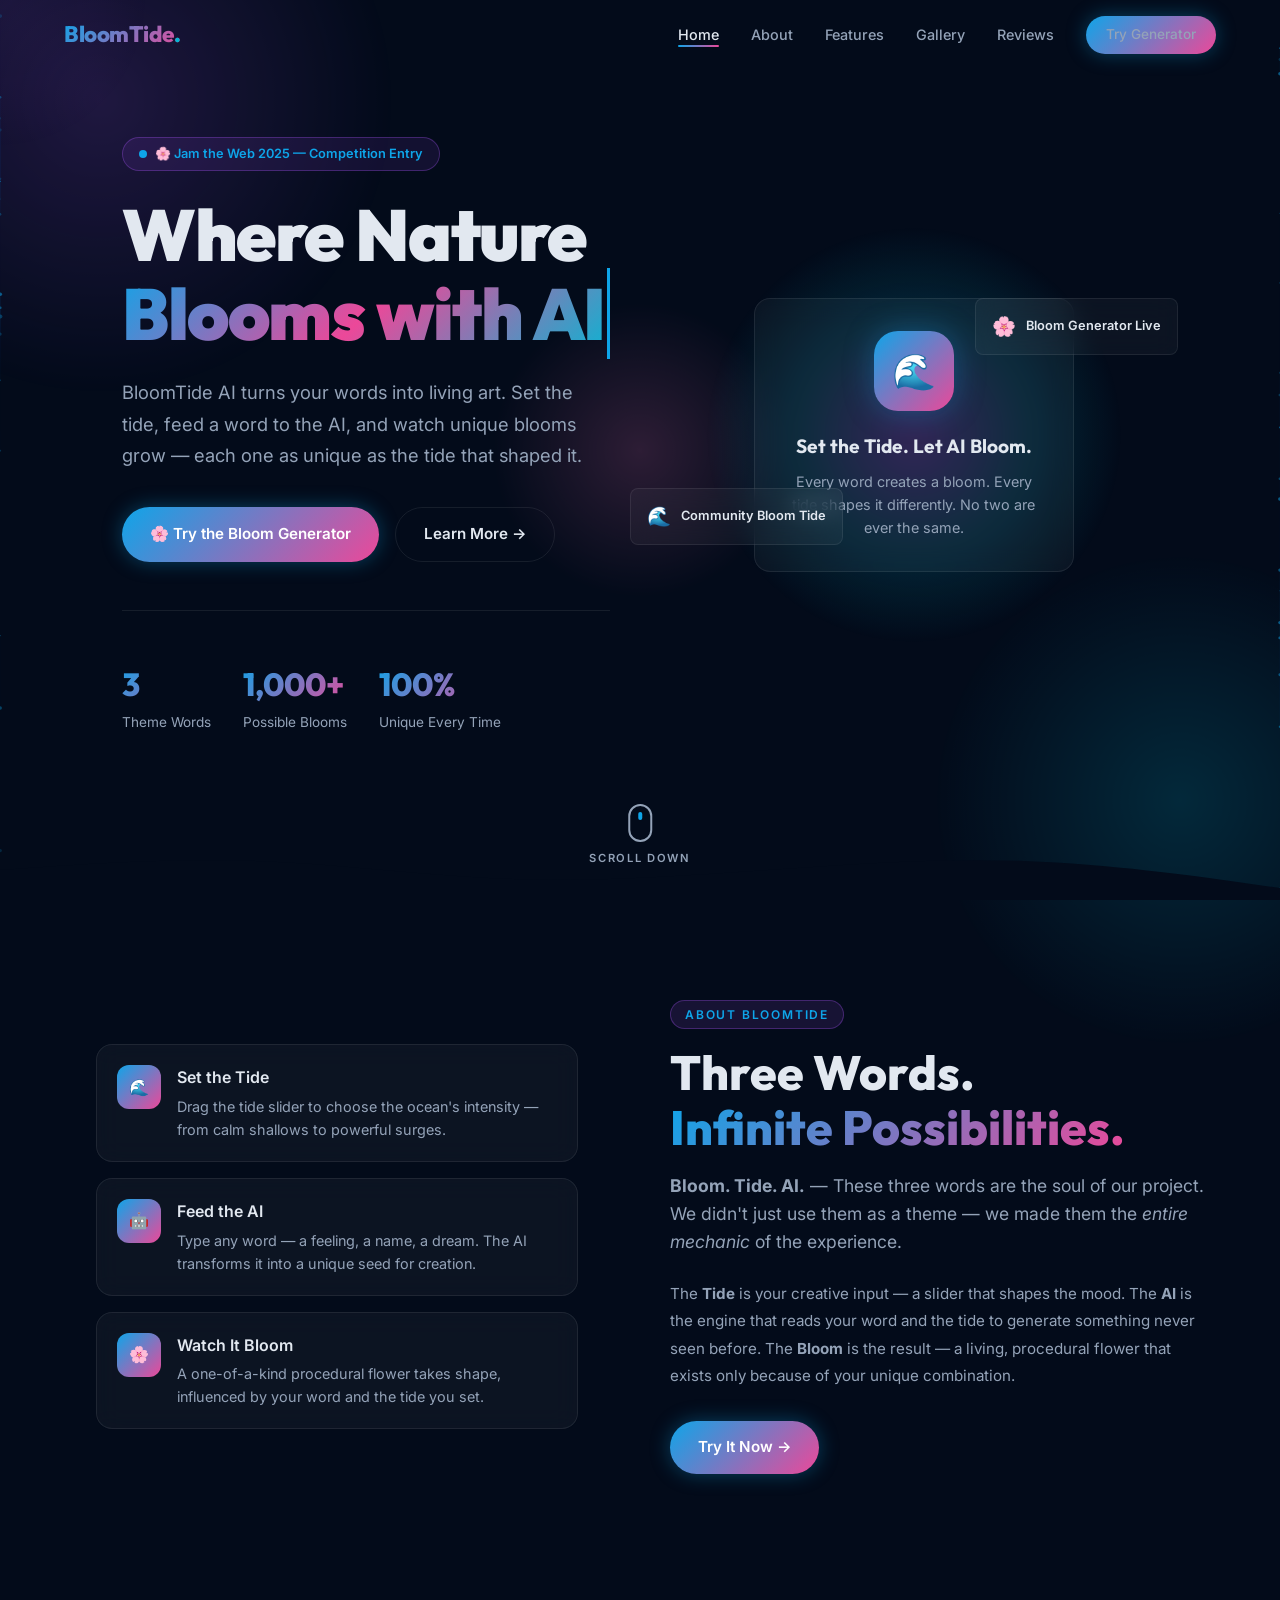
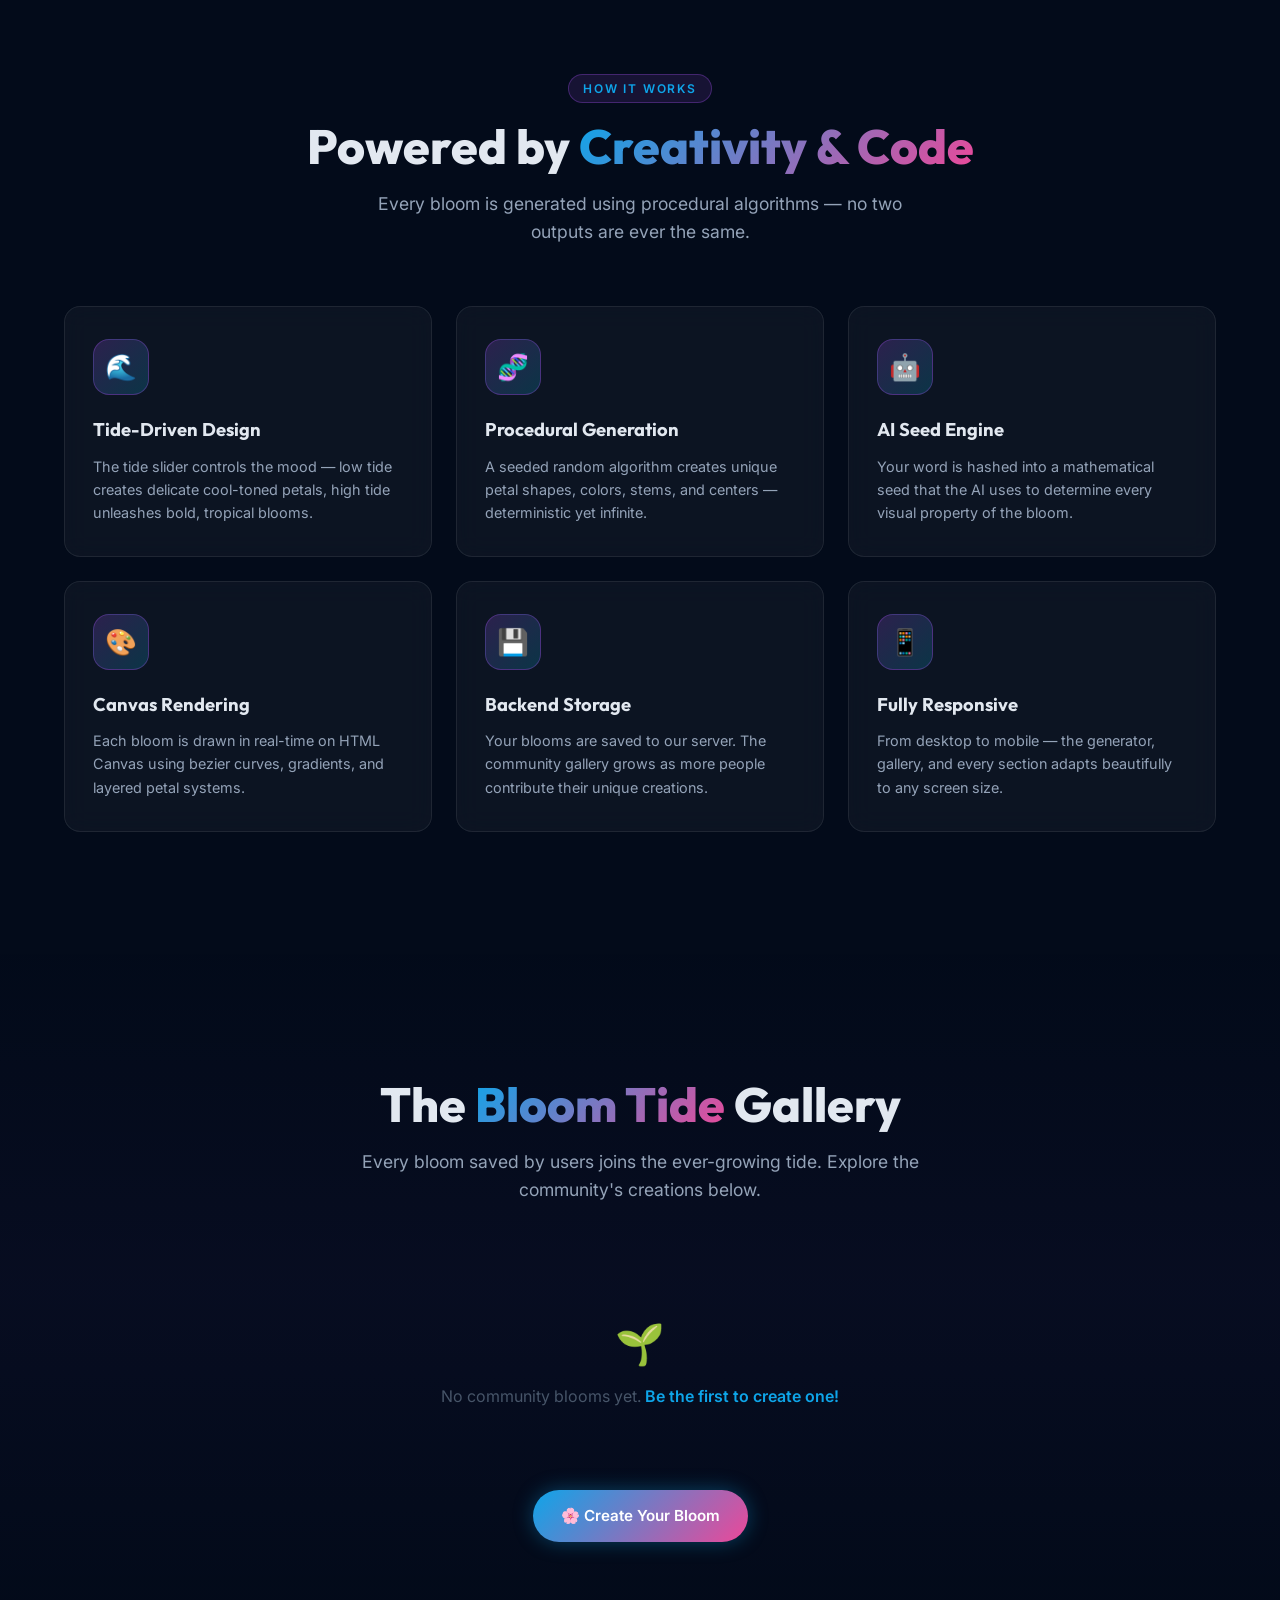
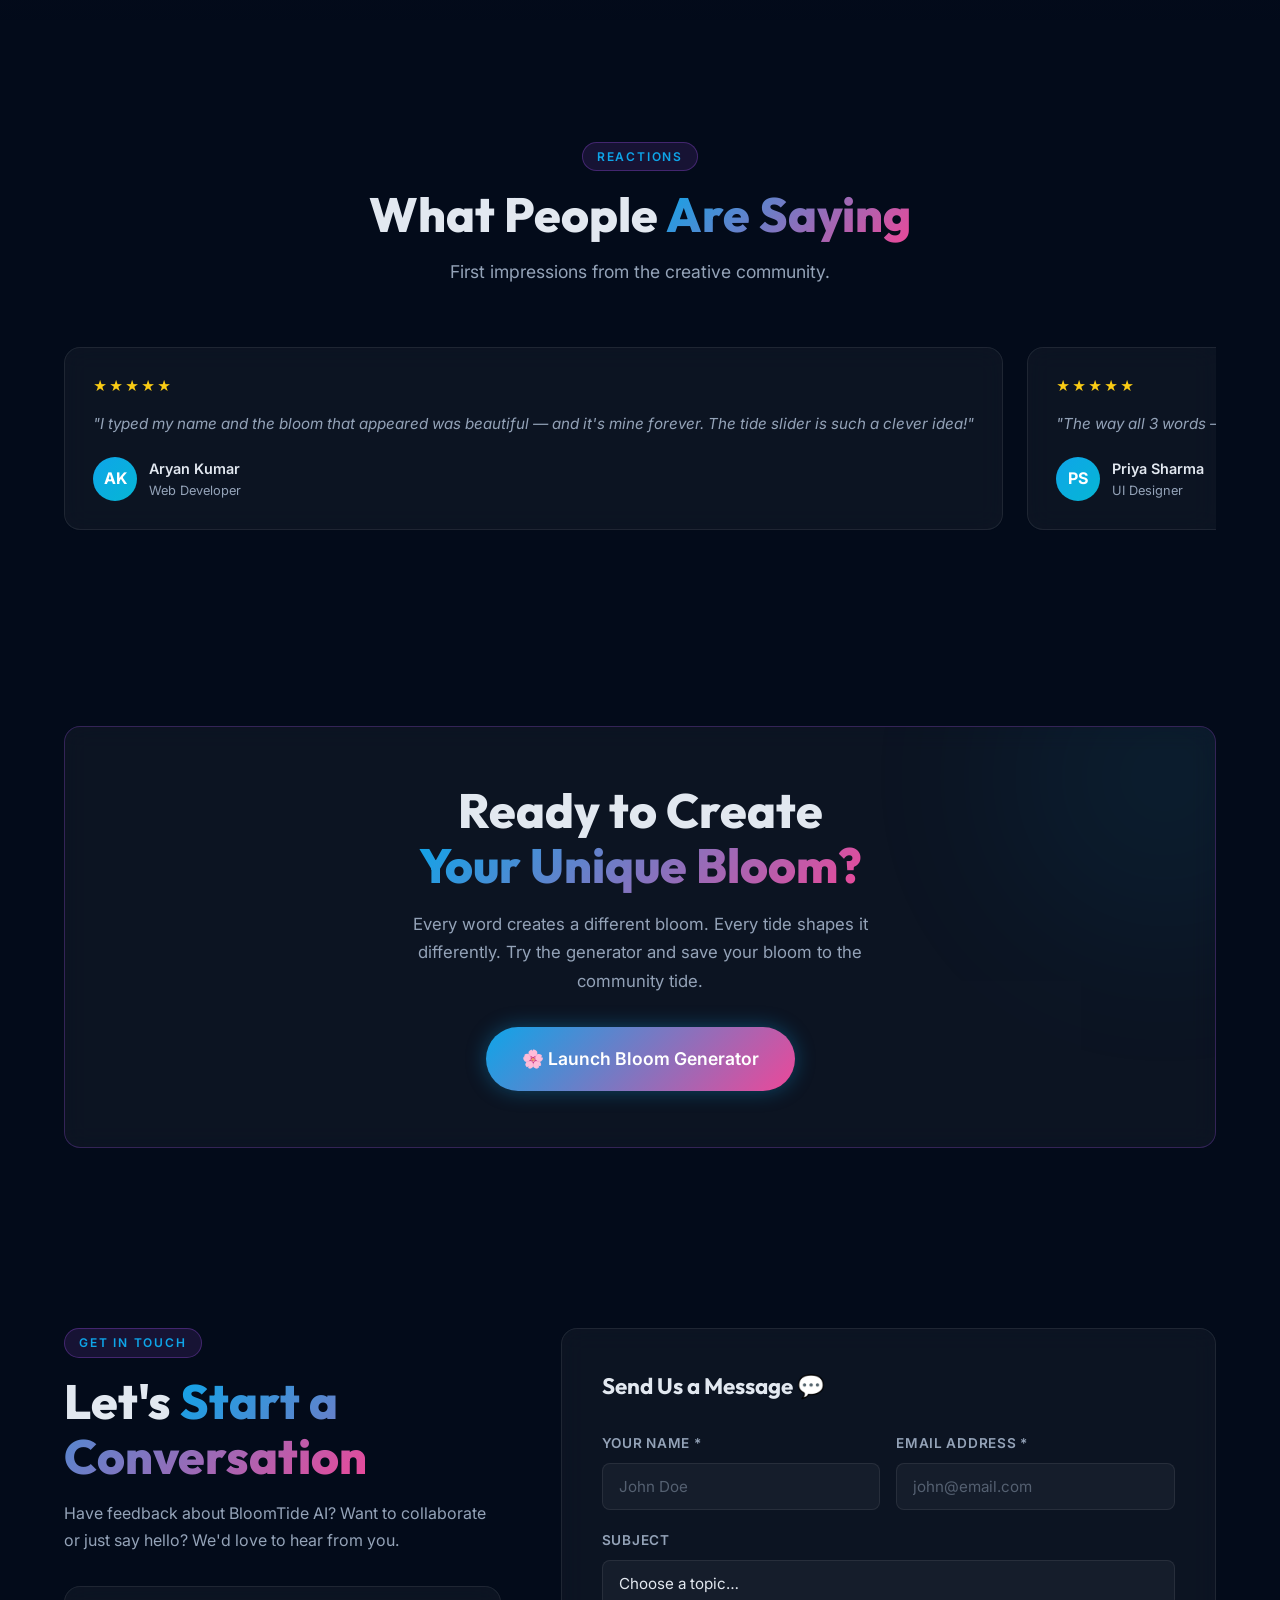
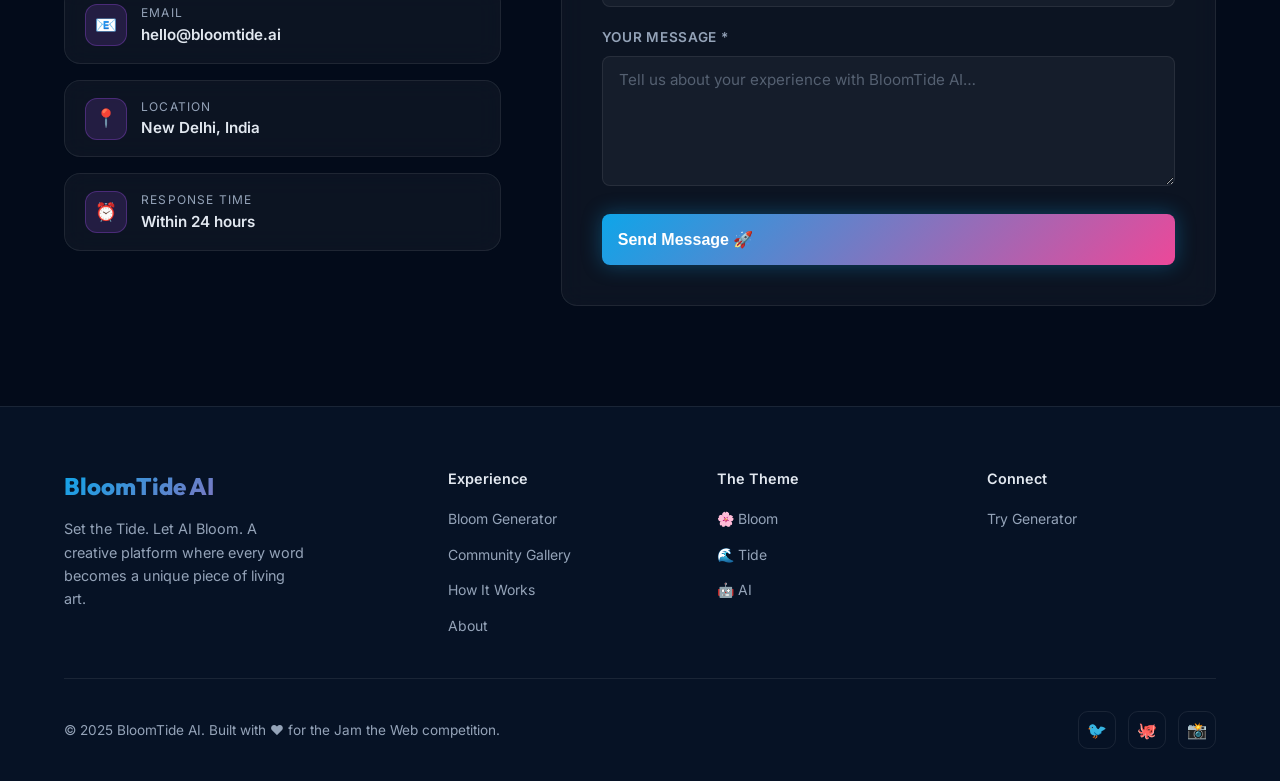
==== commit 5c2d91d1: "Switch to smart canvas blooms, add README, simplify deps" ====
--- a/index.html
+++ b/index.html
@@ -500,31 +500,53 @@
 
   <script src="script.js"></script>
   <script>
+    // ── Color + Mood maps for gallery rendering ──
+    const COLOR_MAP = { red: 0, crimson: 350, scarlet: 5, ruby: 355, fire: 15, flame: 20, orange: 30, amber: 35, yellow: 55, gold: 50, golden: 50, lemon: 55, sunshine: 50, green: 120, emerald: 140, lime: 90, forest: 135, mint: 150, blue: 220, ocean: 210, sky: 200, azure: 210, navy: 235, ice: 195, aqua: 185, sea: 200, water: 200, cyan: 180, teal: 175, turquoise: 170, purple: 280, violet: 270, lavender: 265, indigo: 260, pink: 330, rose: 340, coral: 12, magenta: 310, white: 0, snow: 200, black: 240, dark: 240, midnight: 235, brown: 25, rainbow: 0, neon: 300, pastel: 330, tropical: 160 };
+    const MOOD_MAP = { wild: { c: .8, s: 1.2 }, calm: { c: .1, s: .8 }, gentle: { c: .15, s: .7 }, fierce: { c: .9, s: 1.3 }, soft: { c: .1, s: .7 }, serene: { c: .05, s: .75 }, chaotic: { c: 1, s: 1.1 }, peaceful: { c: .05, s: .8 }, big: { c: .5, s: 1.4 }, small: { c: .3, s: .5 }, huge: { c: .6, s: 1.5 }, storm: { c: .9, s: 1.2 }, rain: { c: .4, s: .8 }, wind: { c: .6, s: 1 }, sun: { c: .3, s: 1.1 }, moon: { c: .2, s: .9 }, love: { c: .2, s: 1 }, happy: { c: .4, s: 1.1 }, magic: { c: .6, s: 1.15 }, power: { c: .8, s: 1.3 }, tropical: { c: .5, s: 1.2 } };
+    function parseW(ws) { let h = null, s = 70, l = 50, ch = .4, sm = 1, rb = false; ws.forEach(w => { w = w.toLowerCase(); if (COLOR_MAP[w] !== undefined) { if (w === 'rainbow') rb = true; else h = COLOR_MAP[w] } if (MOOD_MAP[w]) { ch = MOOD_MAP[w].c; sm = MOOD_MAP[w].s } }); return { h, s, l, ch, sm, rb } }
+    function hs(str) { let h = 0; for (let i = 0; i < str.length; i++)h = ((h << 5) - h + str.charCodeAt(i)) | 0; return Math.abs(h) }
+    function sr(seed) { return function () { seed |= 0; seed = seed + 0x6D2B79F5 | 0; let t = Math.imul(seed ^ seed >>> 15, 1 | seed); t = t + Math.imul(t ^ t >>> 7, 61 | t) ^ t; return ((t ^ t >>> 14) >>> 0) / 4294967296 } }
+    function hl(h, s, l, a = 1) { return `hsla(${h % 360},${s}%,${l}%,${a})` }
+    function drawMiniBloom(c, words, tideLevel) {
+      const x = c.getContext('2d'), w = c.width, h = c.height, cx = w / 2, cy = h / 2;
+      const seed = hs(words.join('-').toLowerCase() + tideLevel), rand = sr(seed), p = parseW(words);
+      x.clearRect(0, 0, w, h); const t = tideLevel / 100;
+      let bh = p.h !== null ? p.h : (180 + t * 160 + rand() * 40);
+      const sm = (0.6 + t * 0.6) * p.sm, pc = Math.floor(5 + rand() * 10 + p.ch * 5), la = Math.floor(1 + rand() * 3);
+      const pl = (40 + rand() * 50) * sm * (w / 400), pw = (14 + rand() * 20) * sm * (w / 400), ro = rand() * Math.PI * 2;
+      const gg = x.createRadialGradient(cx, cy, 0, cx, cy, pl * 1.5);
+      gg.addColorStop(0, hl(bh, p.s, p.l, .15)); gg.addColorStop(1, 'transparent'); x.fillStyle = gg; x.fillRect(0, 0, w, h);
+      for (let l2 = la - 1; l2 >= 0; l2--) {
+        const sc = 1 - l2 * .25, cn = Math.max(4, pc - l2 * 2);
+        for (let i = 0; i < cn; i++) {
+          const ag = (i / cn) * Math.PI * 2 + ro + l2 * .2;
+          let ph = p.rb ? (i / cn) * 360 : bh + l2 * 20 + rand() * 30;
+          const c1 = hl(ph, p.s + rand() * 15, p.l - 5 + rand() * 10, .85), c2 = hl(ph + 20, p.s + 10, p.l + 15 + rand() * 10, .7);
+          const pll = pl * sc * (.85 + rand() * .3), pww = pw * sc;
+          x.save(); x.translate(cx, cy); x.rotate(ag);
+          const gr = x.createLinearGradient(0, 0, 0, -pll); gr.addColorStop(0, c1); gr.addColorStop(1, c2); x.fillStyle = gr;
+          x.beginPath(); const cpX = pww * (.6 + rand() * .6), cpY = pll * (.3 + rand() * .3);
+          x.moveTo(0, 0); x.bezierCurveTo(cpX, -cpY, cpX * .8, -pll * .8, 0, -pll);
+          x.bezierCurveTo(-cpX * .8, -pll * .8, -cpX, -cpY, 0, 0); x.fill(); x.restore()
+        }
+      }
+      const cr = (8 + rand() * 12) * sm * (w / 400), cg = x.createRadialGradient(cx, cy, 0, cx, cy, cr);
+      cg.addColorStop(0, hl(45 + rand() * 30, 80, 70)); cg.addColorStop(.7, hl(bh + 10, 60, 40)); cg.addColorStop(1, hl(bh, 40, 30, .5));
+      x.beginPath(); x.arc(cx, cy, cr, 0, Math.PI * 2); x.fillStyle = cg; x.fill()
+    }
     async function loadCommunityGallery() {
       try {
-        const res = await fetch('/api/blooms');
-        const data = await res.json();
-        const grid = document.getElementById('community-gallery');
-        const empty = document.getElementById('btg-empty');
+        const res = await fetch('/api/blooms'); const data = await res.json();
+        const grid = document.getElementById('community-gallery'); const empty = document.getElementById('btg-empty');
         if (data.blooms && data.blooms.length > 0) {
           empty.style.display = 'none';
           data.blooms.slice(-12).reverse().forEach(b => {
-            const item = document.createElement('div');
-            item.className = 'bloom-gallery-item';
-            const img = document.createElement('img');
-            img.src = `/api/blooms/img/${b.image}`;
-            img.alt = `Bloom: ${(b.words || []).join(', ')}`;
-            img.loading = 'lazy';
-            img.style.cssText = 'width:100%;border-radius:12px;aspect-ratio:1;object-fit:cover;margin-bottom:8px;background:rgba(0,0,0,.2)';
-            item.appendChild(img);
-            const wd = document.createElement('div');
-            wd.className = 'bgi-word'; wd.textContent = (b.words || []).join(' · ');
-            item.appendChild(wd);
-            const td = document.createElement('div');
-            td.className = 'bgi-tide'; td.textContent = `🌊 Tide: ${b.tideLevel}%`;
-            item.appendChild(td);
-            grid.appendChild(item);
-          });
+            const item = document.createElement('div'); item.className = 'bloom-gallery-item';
+            const mc = document.createElement('canvas'); mc.width = 160; mc.height = 160; item.appendChild(mc);
+            const wd = document.createElement('div'); wd.className = 'bgi-word'; wd.textContent = (b.words || []).join(' · '); item.appendChild(wd);
+            const td = document.createElement('div'); td.className = 'bgi-tide'; td.textContent = `🌊 Tide: ${b.tideLevel}%`; item.appendChild(td);
+            grid.appendChild(item); drawMiniBloom(mc, b.words || [], b.tideLevel)
+          })
         }
       } catch { }
     }
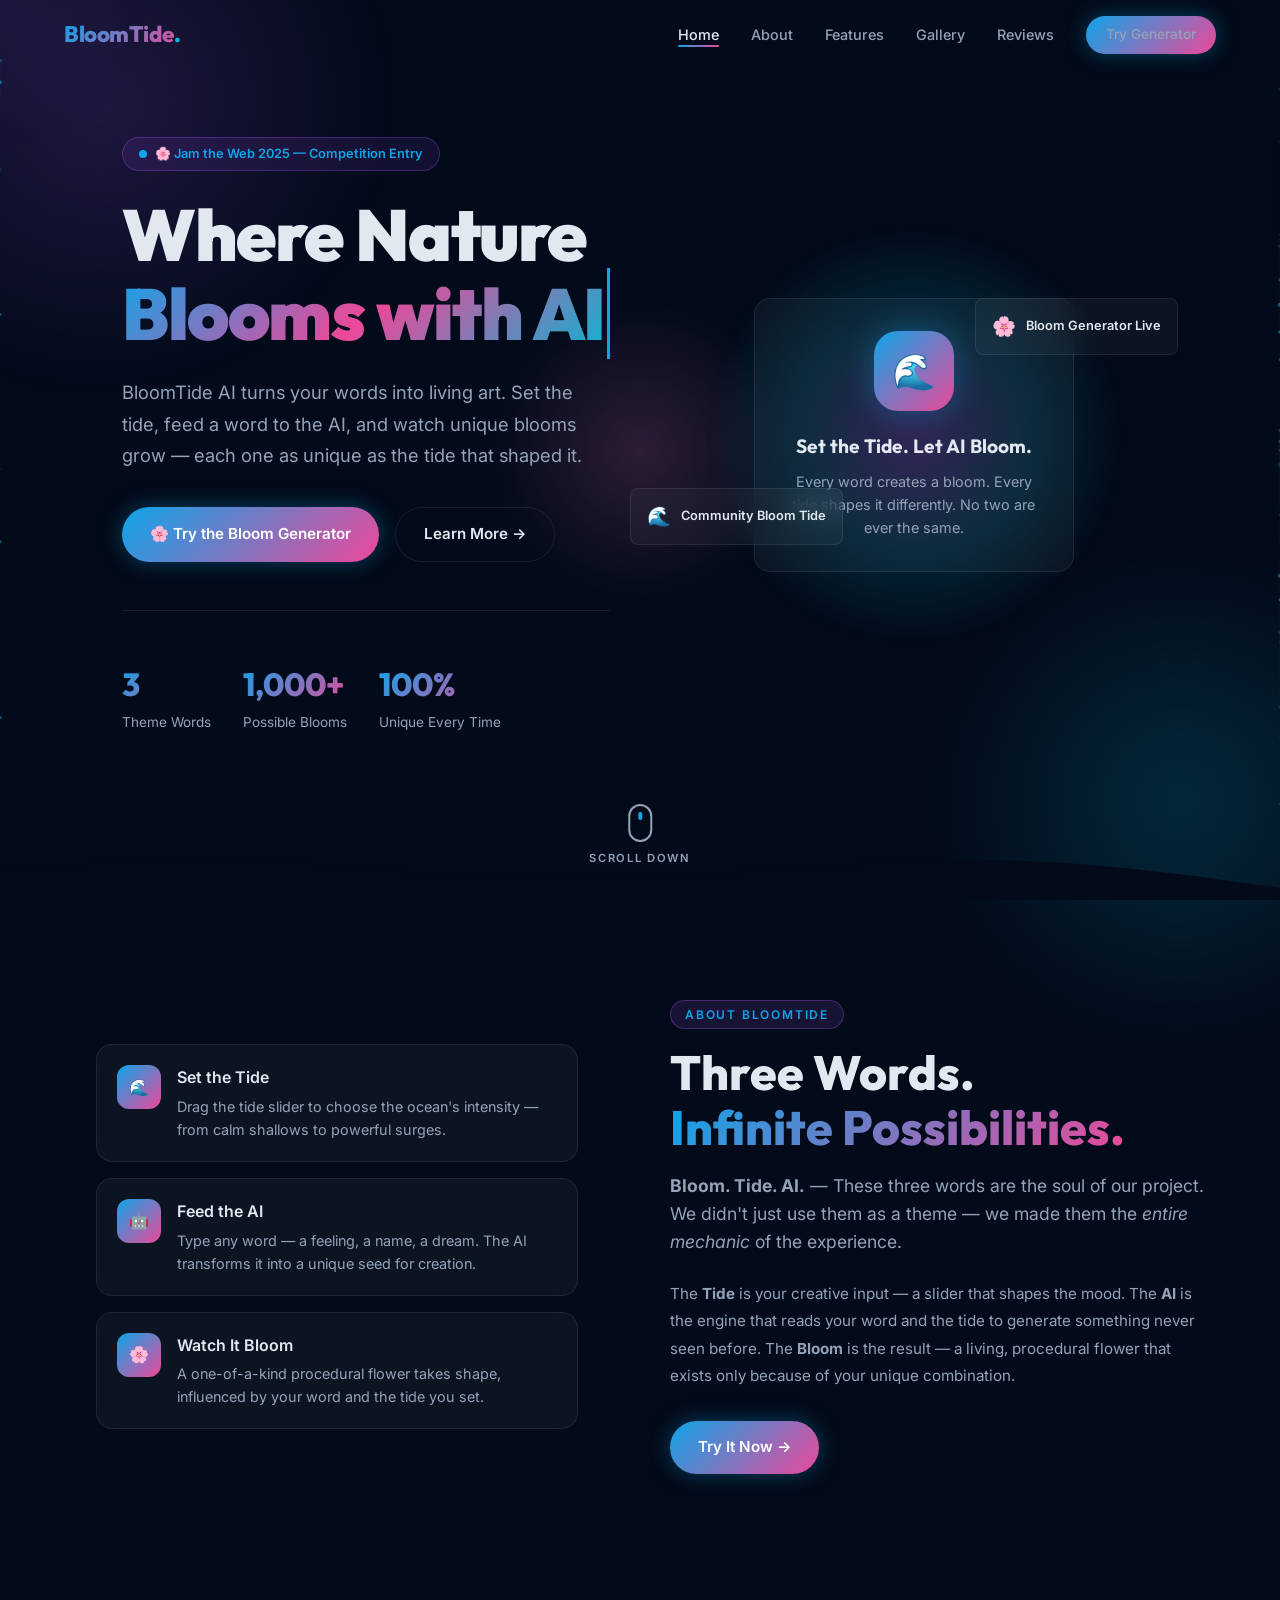
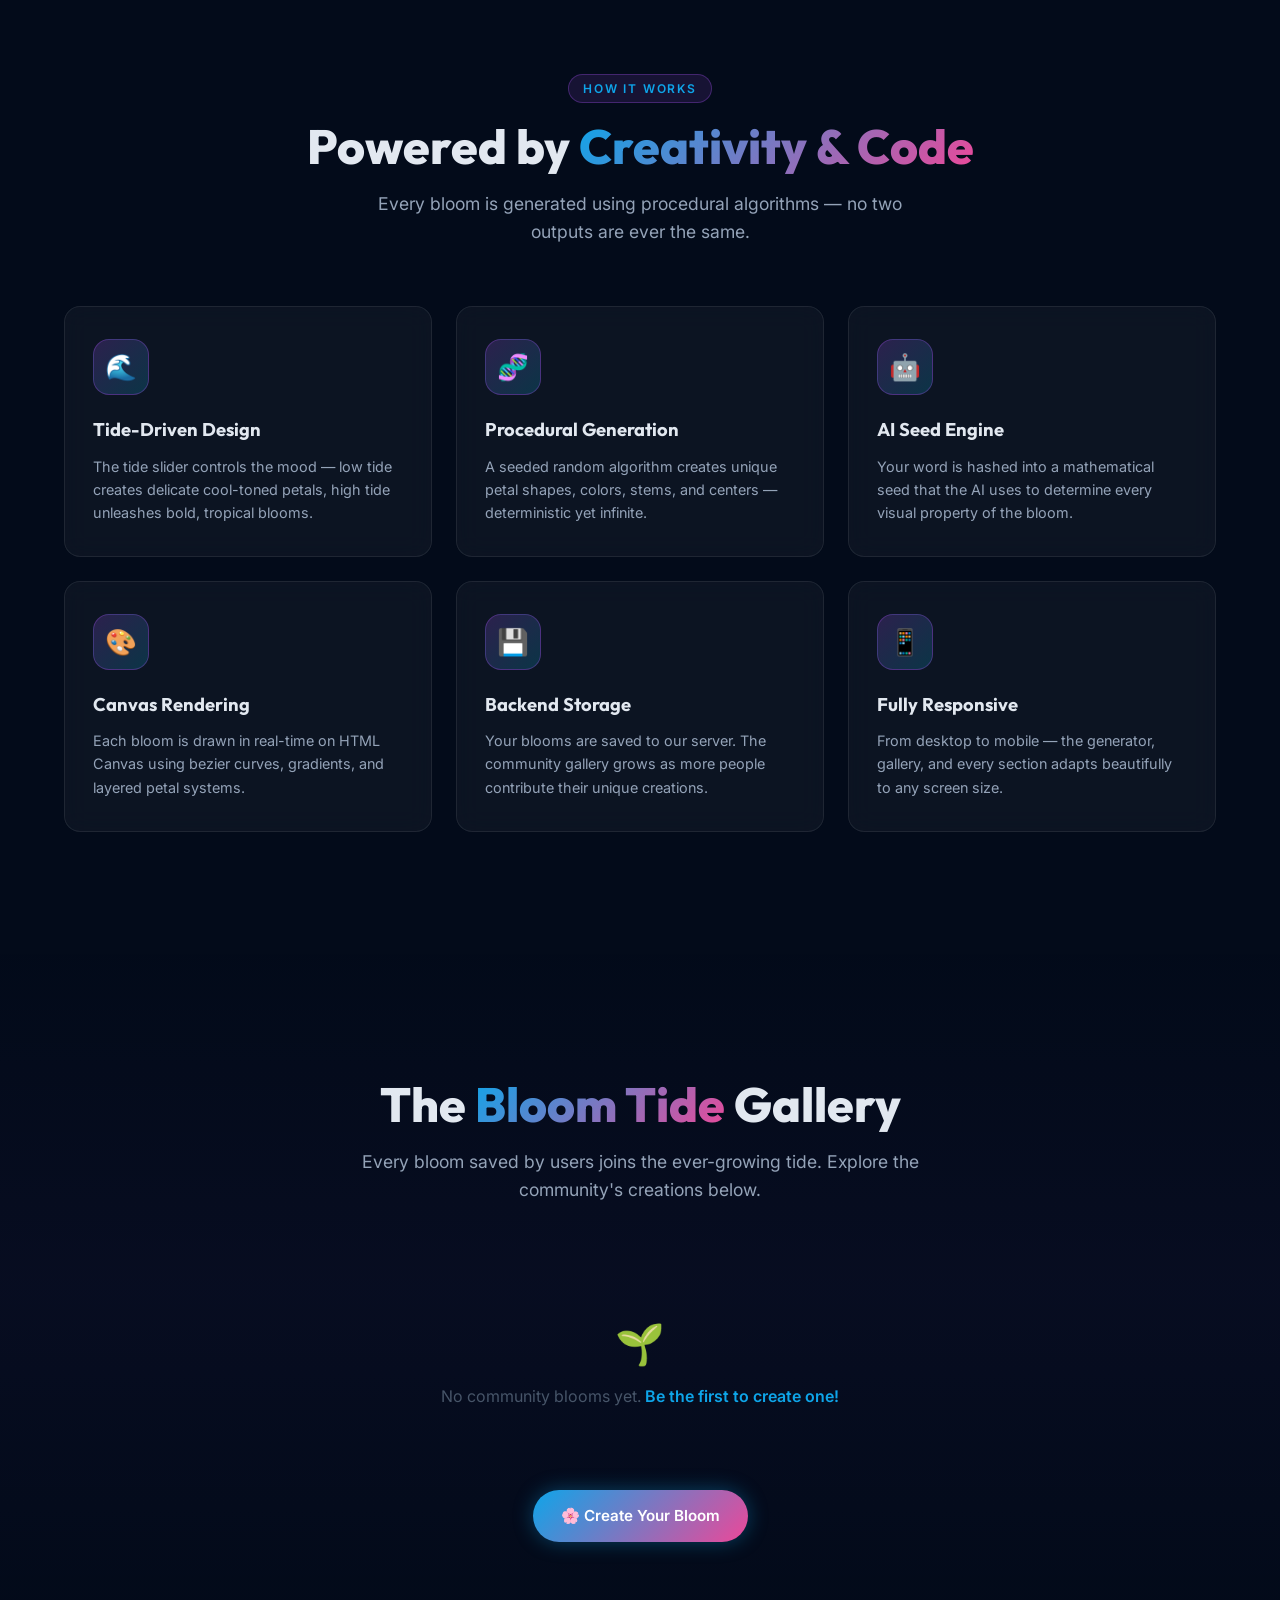
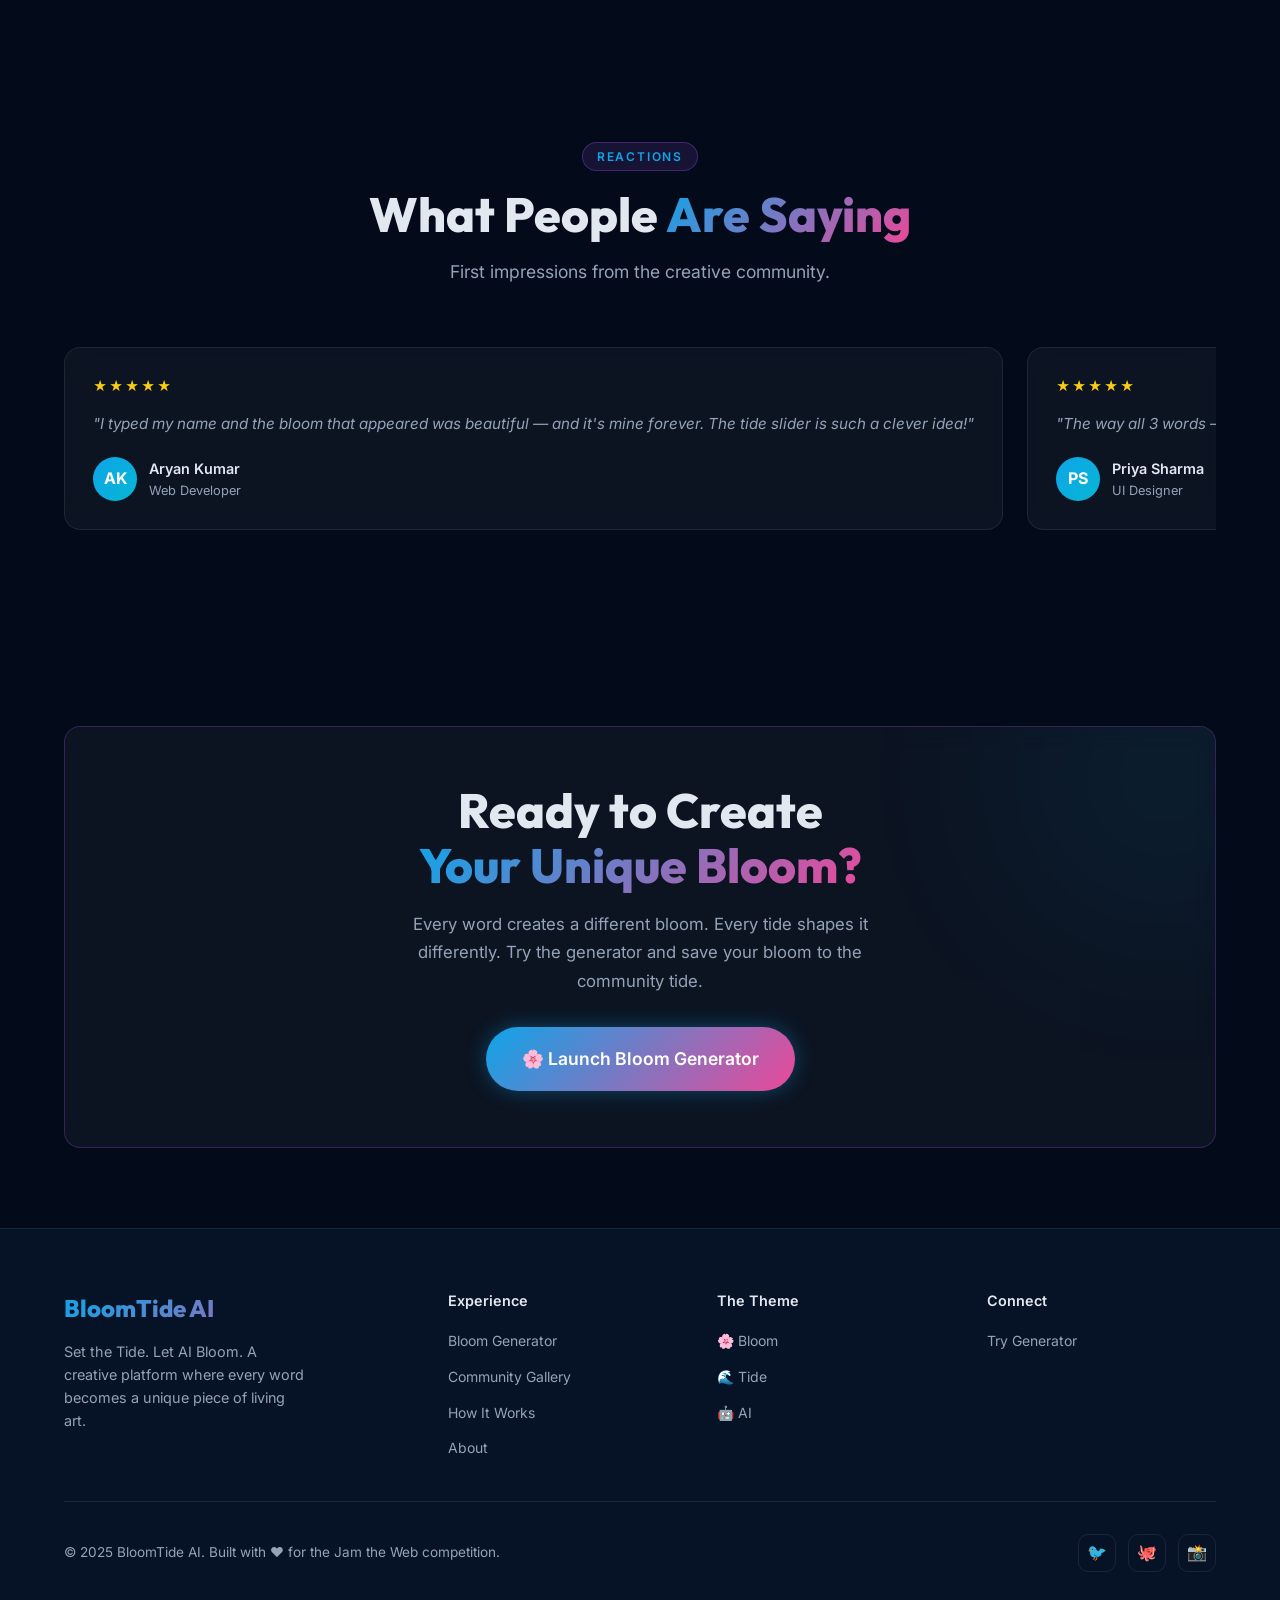
==== commit 880a3835: "Remove contact section, add bloom delete buttons" ====
--- a/index.html
+++ b/index.html
@@ -363,86 +363,6 @@
     </div>
   </section>
 
-  <!-- ══════════════════════════════════
-       CONTACT SECTION
-  ══════════════════════════════════ -->
-  <section class="section contact-section" id="contact">
-    <div class="container">
-      <div class="contact-grid">
-
-        <!-- Left: Info -->
-        <div class="contact-info reveal">
-          <span class="section-tag">Get In Touch</span>
-          <h2 class="section-title">Let's <span class="highlight">Start a Conversation</span></h2>
-          <p>Have feedback about BloomTide AI? Want to collaborate or just say hello? We'd love to hear from you.</p>
-          <div class="contact-details">
-            <div class="glass-card contact-item">
-              <div class="ci-icon">📧</div>
-              <div class="ci-text">
-                <div class="ci-label">Email</div>
-                <div class="ci-val">hello@bloomtide.ai</div>
-              </div>
-            </div>
-            <div class="glass-card contact-item">
-              <div class="ci-icon">📍</div>
-              <div class="ci-text">
-                <div class="ci-label">Location</div>
-                <div class="ci-val">New Delhi, India</div>
-              </div>
-            </div>
-            <div class="glass-card contact-item">
-              <div class="ci-icon">⏰</div>
-              <div class="ci-text">
-                <div class="ci-label">Response Time</div>
-                <div class="ci-val">Within 24 hours</div>
-              </div>
-            </div>
-          </div>
-        </div>
-
-        <!-- Right: Form -->
-        <div class="glass-card contact-form-card reveal reveal-delay-2">
-          <h3 class="form-title">Send Us a Message 💬</h3>
-          <form id="contact-form" novalidate>
-            <div class="form-row">
-              <div class="form-group">
-                <label class="form-label" for="f-name">Your Name *</label>
-                <input type="text" id="f-name" name="name" class="form-input" placeholder="John Doe"
-                  autocomplete="name" />
-                <span class="field-error" id="err-name" role="alert"></span>
-              </div>
-              <div class="form-group">
-                <label class="form-label" for="f-email">Email Address *</label>
-                <input type="email" id="f-email" name="email" class="form-input" placeholder="john@email.com"
-                  autocomplete="email" />
-                <span class="field-error" id="err-email" role="alert"></span>
-              </div>
-            </div>
-            <div class="form-group">
-              <label class="form-label" for="f-subject">Subject</label>
-              <select id="f-subject" name="subject" class="form-select">
-                <option value="">Choose a topic…</option>
-                <option value="feedback">Bloom Feedback</option>
-                <option value="collaboration">Collaboration</option>
-                <option value="bug">Bug Report</option>
-                <option value="general">General Inquiry</option>
-                <option value="other">Other</option>
-              </select>
-            </div>
-            <div class="form-group">
-              <label class="form-label" for="f-message">Your Message *</label>
-              <textarea id="f-message" name="message" class="form-textarea"
-                placeholder="Tell us about your experience with BloomTide AI…"></textarea>
-              <span class="field-error" id="err-message" role="alert"></span>
-            </div>
-            <button type="submit" class="btn btn-primary btn-ripple form-submit" id="submit-btn">Send Message
-              🚀</button>
-          </form>
-        </div>
-
-      </div>
-    </div>
-  </section>
 
   <!-- ══════════════════════════════════
        FOOTER
